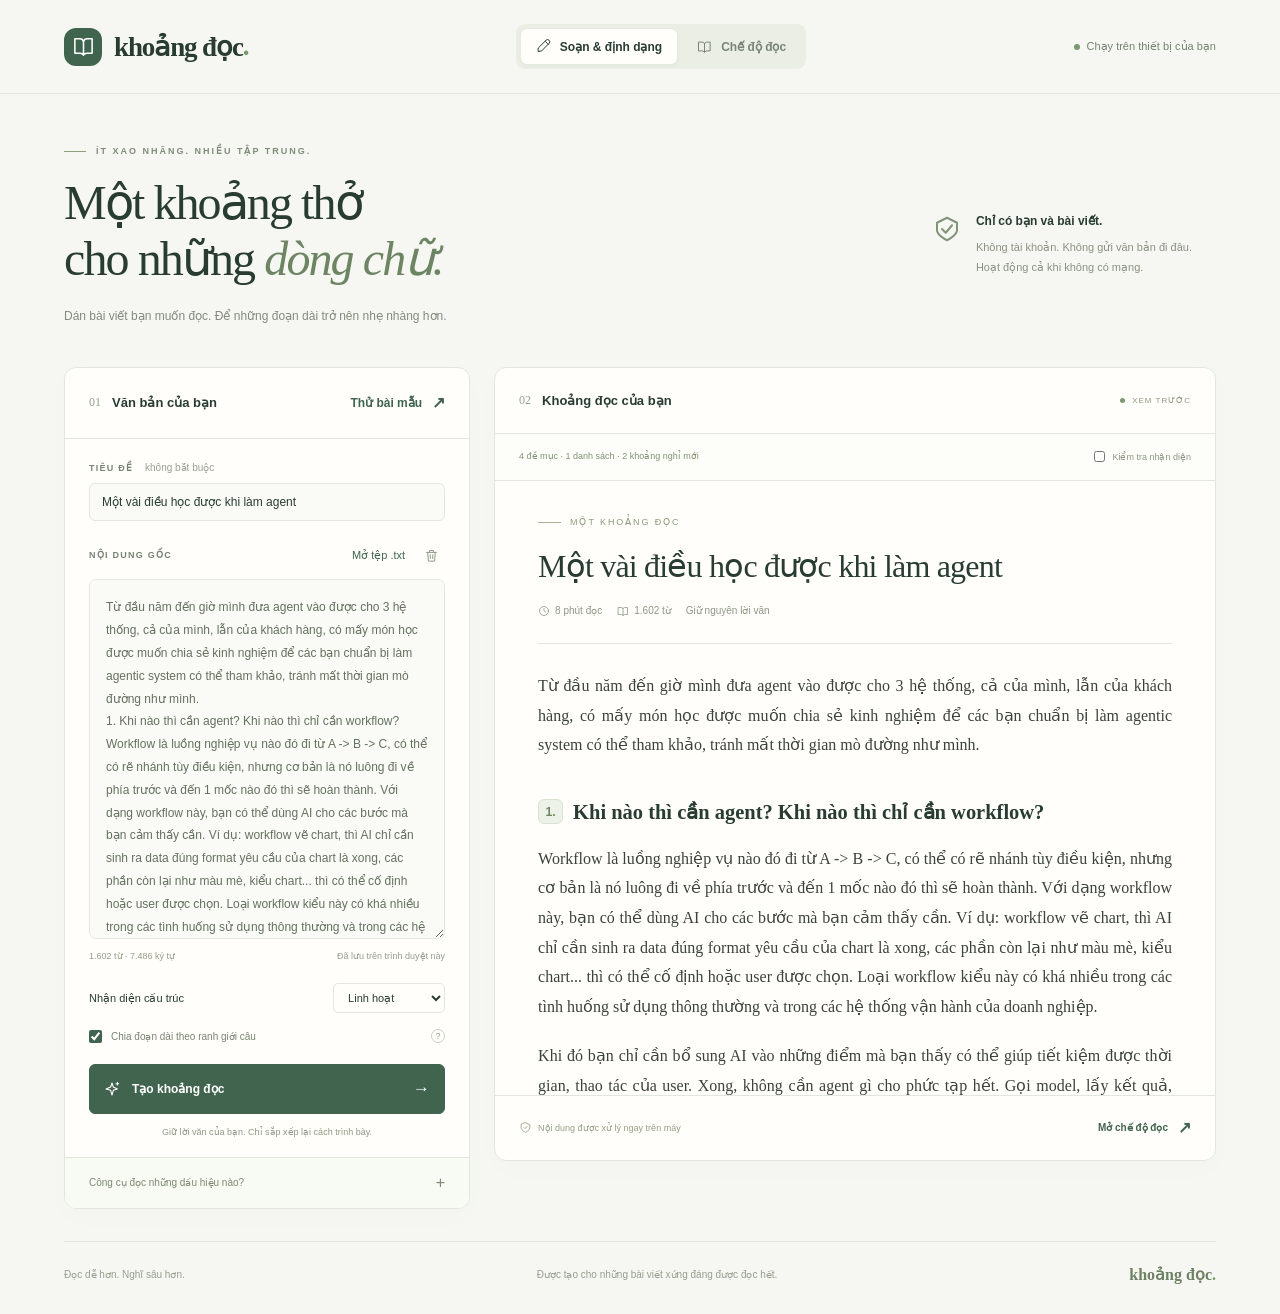
==== index.html @ 6814b6ad "Init" ====
<!doctype html>
<html lang="vi">
<head>
  <meta charset="utf-8">
  <meta name="viewport" content="width=device-width, initial-scale=1">
  <meta name="theme-color" content="#f6f7f2">
  <meta name="description" content="Biến văn bản thô thành một trang dễ đọc. Chạy hoàn toàn trên thiết bị, kể cả khi không có mạng.">
  <title>Khoảng đọc — Cho những dòng chữ một khoảng thở</title>
  <link rel="icon" href="data:image/svg+xml,%3Csvg xmlns='http://www.w3.org/2000/svg' viewBox='0 0 40 40'%3E%3Crect width='40' height='40' rx='12' fill='%233c5f4b'/%3E%3Cpath d='M10 11h7c2 0 3 1 3 2 0-1 1-2 3-2h7v18h-7c-2 0-3 1-3 2 0-1-1-2-3-2h-7zM20 13v18' fill='none' stroke='%23fff' stroke-width='2'/%3E%3C/svg%3E">
  <link rel="stylesheet" href="styles.css">
  <script defer src="fonts.js"></script>
  <script defer src="sample.js"></script>
  <script defer src="formatter.js"></script>
  <script defer src="app.js"></script>
</head>
<body>
  <div class="reading-progress" aria-hidden="true"><span id="progressBar"></span></div>
  <header class="site-header">
    <a class="brand" id="homeLink" href="#" aria-label="Khoảng đọc, trang chủ"><span class="brand-mark"><svg viewBox="0 0 24 24" fill="none" aria-hidden="true"><path d="M3 4h5a4 4 0 0 1 4 3 4 4 0 0 1 4-3h5v15h-5a4 4 0 0 0-4 2 4 4 0 0 0-4-2H3zM12 7v14"/></svg></span>khoảng đọc<span class="brand-dot">.</span></a>
    <nav class="view-tabs" aria-label="Chế độ hiển thị">
      <button id="editTab" class="view-tab active" aria-pressed="true"><svg viewBox="0 0 24 24" aria-hidden="true"><path d="M15 4l5 5M4 20l5-1L21 7a2 2 0 0 0-5-5L4 14z"/></svg><span>Soạn & định dạng</span></button>
      <button id="readTab" class="view-tab" aria-pressed="false"><svg viewBox="0 0 24 24" aria-hidden="true"><path d="M3 5h6l3 2 3-2h6v14h-6l-3 2-3-2H3zM12 7v14"/></svg><span>Chế độ đọc</span></button>
    </nav>
    <span class="offline-badge"><span></span>Chạy trên thiết bị của bạn</span>
  </header>

  <main>
    <section class="intro" id="intro">
      <div><div class="eyebrow"><span class="tiny-line"></span> ÍT XAO NHÃNG. NHIỀU TẬP TRUNG.</div><h1>Một khoảng thở<br>cho những <em>dòng chữ.</em></h1><p>Dán bài viết bạn muốn đọc. Để những đoạn dài trở nên nhẹ nhàng hơn.</p></div>
      <div class="intro-note"><svg viewBox="0 0 24 24" aria-hidden="true"><path d="M12 3l8 4v6c0 4-8 8-8 8s-8-4-8-8V7zM8 12l3 3 5-6"/></svg><div><strong>Chỉ có bạn và bài viết.</strong><span>Không tài khoản. Không gửi văn bản đi đâu.<br>Hoạt động cả khi không có mạng.</span></div></div>
    </section>

    <section id="workspace" class="workspace" aria-label="Soạn và xem trước">
      <div class="source-panel panel">
        <div class="panel-heading"><div><span class="step-number">01</span><h2>Văn bản của bạn</h2></div><button id="sampleButton" class="text-button">Thử bài mẫu <span aria-hidden="true">↗</span></button></div>
        <div class="source-body">
          <label class="field-label" for="articleTitle">TIÊU ĐỀ <span>không bắt buộc</span></label>
          <input id="articleTitle" class="title-input" type="text" maxlength="180" placeholder="Đặt tên cho bài đọc…" autocomplete="off">
          <div class="input-label"><label class="field-label" for="sourceText">NỘI DUNG GỐC</label><div><button class="text-button small" id="importButton">Mở tệp .txt</button><button class="icon-button" id="clearButton" title="Xóa nội dung" aria-label="Xóa nội dung"><svg viewBox="0 0 24 24" aria-hidden="true"><path d="M4 7h16M9 7V4h6v3M6 7l1 14h10l1-14M10 11v6M14 11v6"/></svg></button></div></div>
          <textarea id="sourceText" spellcheck="false" aria-describedby="sourceHint" placeholder="Dán vào đây bài viết, ghi chú hay bất kỳ đoạn văn bản dài nào bạn muốn đọc…"></textarea>
          <div class="source-meta"><span id="sourceCount">0 từ</span><span id="saveStatus">Lưu tự động trên trình duyệt</span></div>
          <div class="format-options"><label for="formatMode">Nhận diện cấu trúc</label><select id="formatMode"><option value="balanced">Linh hoạt</option><option value="conservative">Thận trọng</option></select></div>
          <label class="check-option"><input id="splitParagraphs" type="checkbox" checked><span>Chia đoạn dài theo ranh giới câu</span><span class="help-dot" title="Chỉ thêm khoảng nghỉ giữa các câu; không viết lại nội dung.">?</span></label>
          <button id="formatButton" class="primary-button"><svg viewBox="0 0 24 24" aria-hidden="true"><path d="M12 3l2 6 6 3-6 2-2 7-2-7-7-2 7-3zM20 2v4M18 4h4"/></svg>Tạo khoảng đọc<span aria-hidden="true">→</span></button>
          <p class="source-hint" id="sourceHint">Giữ lời văn của bạn. Chỉ sắp xếp lại cách trình bày.</p>
        </div>
        <details class="how-it-works"><summary>Công cụ đọc những dấu hiệu nào?<span aria-hidden="true">+</span></summary><p>Tiêu đề có số, CHỮ HOA, Markdown; danh sách với −, +, •; trích dẫn, dòng nhấn mạnh và các câu hoàn chỉnh. Công cụ xét thêm độ dài, khoảng trắng và các dòng lân cận để chọn cách trình bày.</p><p>Đây là bộ quy tắc cục bộ, không phải AI hiểu ngữ nghĩa. Bật “Kiểm tra nhận diện” bên cạnh để sửa những chỗ chưa đúng. Chế độ Thận trọng giữ cấu trúc gốc nhiều hơn.</p></details>
      </div>

      <div class="preview-panel panel">
        <div class="panel-heading"><div><span class="step-number">02</span><h2>Khoảng đọc của bạn</h2></div><span class="preview-label"><span></span>XEM TRƯỚC</span></div>
        <div class="preview-toolbar"><div id="formatSummary" class="format-summary"></div><label class="inspect-toggle"><input type="checkbox" id="inspectToggle"><span>Kiểm tra nhận diện</span></label></div>
        <div class="preview-scroll" id="previewScroll"><article id="previewArticle" class="reading-article"></article></div>
        <div class="preview-footer"><span><svg viewBox="0 0 24 24" aria-hidden="true"><path d="M9 12l2 2 4-4M12 3l8 4v6c0 4-8 8-8 8s-8-4-8-8V7z"/></svg>Nội dung được xử lý ngay trên máy</span><button id="startReading" class="text-button">Mở chế độ đọc <span aria-hidden="true">↗</span></button></div>
      </div>
    </section>

    <section id="reader" class="reader" hidden aria-label="Trang đọc">
      <aside class="reader-sidebar"><button id="backToEdit" class="back-button">← Trở lại chỉnh sửa</button><div class="toc-label">TRONG BÀI VIẾT</div><nav id="tableOfContents" class="toc" aria-label="Mục lục bài viết"></nav><div class="sidebar-note">Đọc chậm một chút.<br>Hiểu sâu hơn một chút.</div></aside>
      <div class="reader-content"><div class="reader-tools"><div class="reader-meta" id="readerMeta"></div><div class="reader-actions"><button id="focusButton" class="tool-button" aria-label="Bật chế độ Focus" aria-pressed="false" aria-keyshortcuts="F" title="Focus: chỉ hiển thị bài đọc (phím F)"><svg viewBox="0 0 24 24" aria-hidden="true"><path d="M8 3H3v5m13-5h5v5M3 16v5h5m13-5v5h-5"/></svg><span class="desktop-label">Focus</span></button><button id="settingsButton" class="tool-button" aria-expanded="false" aria-controls="readingSettings" title="Tùy chỉnh hiển thị"><span class="aa-icon">Aa</span><span class="desktop-label">Hiển thị</span></button><button id="downloadButton" class="tool-button" title="Tải trang HTML để đọc ngoại tuyến"><svg viewBox="0 0 24 24" aria-hidden="true"><path d="M12 3v12m-5-5 5 5 5-5M4 16v5h16v-5"/></svg><span class="desktop-label">Lưu HTML</span></button><button id="printButton" class="tool-button" title="In hoặc lưu PDF" aria-label="In hoặc lưu PDF"><svg viewBox="0 0 24 24" aria-hidden="true"><path d="M7 8V3h10v5M7 17H3V8h18v9h-4M7 14h10v7H7zM17 11h1"/></svg></button></div></div>
        <div id="readingSettings" class="reading-settings" hidden>
          <div class="settings-heading"><strong>Thoải mái theo cách của bạn</strong><button id="closeSettings" class="icon-button" aria-label="Đóng tùy chỉnh">×</button></div>
          <div class="setting-row"><label for="fontSize">Cỡ chữ <output id="fontSizeValue">20</output>px</label><input id="fontSize" type="range" min="16" max="28" value="20"></div>
          <div class="setting-row"><label for="lineHeight">Giãn dòng <output id="lineHeightValue">1.85</output></label><input id="lineHeight" type="range" min="1.4" max="2.2" step="0.05" value="1.85"></div>
          <div class="setting-row width-setting"><label for="readingWidth">Rộng bài <output id="readingWidthValue">720</output>px</label><input id="readingWidth" type="range" min="480" max="1040" step="20" value="720" aria-describedby="readingWidthHint"></div>
          <p id="readingWidthHint" class="setting-hint">Chiều rộng tối đa; tự co theo màn hình.</p>
          <div class="setting-row"><label for="fontFamily">Kiểu chữ</label><select id="fontFamily"><option value="serif">Chân chữ · Sách</option><option value="sans">Không chân · Hiện đại</option><option value="beVietnam">Be Vietnam Pro · Thanh thoát</option><option value="manrope">Manrope · Hiện đại</option><option value="mono">Monospace · Đều nét</option></select></div>
          <div class="setting-row theme-setting"><span>Màu trang <output id="themeName">Giấy</output></span><div class="theme-options" aria-label="Màu trang"><button class="theme-swatch paper active" data-theme="paper" aria-label="Màu giấy" title="Giấy" aria-pressed="true"></button><button class="theme-swatch white" data-theme="white" aria-label="Trắng" title="Trắng" aria-pressed="false"></button><button class="theme-swatch night" data-theme="night" aria-label="Ban đêm" title="Ban đêm" aria-pressed="false"></button><button class="theme-swatch sepia" data-theme="sepia" aria-label="Giấy ấm" title="Giấy ấm" aria-pressed="false"></button><button class="theme-swatch mist" data-theme="mist" aria-label="Sương xanh" title="Sương xanh" aria-pressed="false"></button></div></div>
          <button id="resetSettings" class="text-button small">Khôi phục mặc định</button>
        </div>
        <article id="readerArticle" class="reading-article" tabindex="-1"></article><div class="reading-end" id="readingEnd"><span>✳</span><p>Một bài viết. Một khoảng lặng.</p><button id="nextArticle" class="text-button">Đọc một bài khác →</button></div>
      </div>
    </section>
    <footer id="siteFooter" class="site-footer"><span>Đọc dễ hơn. Nghĩ sâu hơn.</span><span>Được tạo cho những bài viết xứng đáng được đọc hết.</span><span>khoảng đọc<span class="brand-dot">.</span></span></footer>
  </main>
  <button id="exitFocusButton" class="focus-exit" hidden title="Thoát chế độ Focus (Esc)" aria-keyshortcuts="Escape"><svg viewBox="0 0 24 24" aria-hidden="true"><path d="M3 8h5V3m8 0v5h5M8 21v-5H3m18 0h-5v5"/></svg><span>Thoát Focus</span><kbd>Esc</kbd></button>
  <input type="file" id="fileInput" accept=".txt,.md,text/plain,text/markdown" hidden>
  <div class="toast" id="toast" role="status" aria-live="polite"></div>
  <noscript><p class="noscript">Hãy bật JavaScript để công cụ có thể định dạng văn bản ngay trên thiết bị của bạn.</p></noscript>
</body>
</html>
---- styles.css ----
@charset "UTF-8";
:root{--bg:#f6f7f2;--surface:#fffefb;--ink:#293c32;--muted:#7a847a;--accent:#41644f;--accent-soft:#eaf0e7;--border:#e2e7dd;--article-ink:#3b423b;--article-size:20px;--reading-width:720px;--article-leading:1.85;--article-font:Cambria,Georgia,'Times New Roman',serif;--shadow:0 8px 28px #283c3104;color-scheme:light}
*{box-sizing:border-box}html{scroll-behavior:smooth;scroll-padding-top:100px}body{margin:0;background:var(--bg);color:var(--ink);font-family:Inter,'Segoe UI',Arial,sans-serif;font-size:14px;-webkit-font-smoothing:antialiased}button,input,textarea,select{font:inherit}button,a,input,textarea,select{-webkit-tap-highlight-color:transparent}button{cursor:pointer}button,select{touch-action:manipulation}button{color:inherit}button:disabled{opacity:.45;cursor:not-allowed}a{color:inherit}button:focus-visible,a:focus-visible,summary:focus-visible{outline:3px solid #8ca78d;outline-offset:4px}input:focus-visible,textarea:focus-visible,select:focus-visible{outline:2px solid #8ca78d;outline-offset:2px}button{border:0;background:none}svg{width:20px;height:20px;fill:none;stroke:currentColor;stroke-width:1.6;stroke-linecap:round;stroke-linejoin:round;flex-shrink:0}[hidden]{display:none!important}::selection{background:#dbe8cc;color:#263e2e}
.site-header{height:94px;max-width:1440px;margin:auto;padding:0 64px;display:flex;align-items:center;justify-content:space-between;border-bottom:1px solid var(--border);gap:24px}.brand{text-decoration:none;font-family:Cambria,Georgia,'Times New Roman',serif;font-size:27px;font-weight:bold;letter-spacing:-1.1px;display:flex;align-items:center;white-space:nowrap}.brand-mark{display:grid;place-items:center;background:var(--accent);color:#fff;width:38px;height:38px;border-radius:12px;margin-right:12px}.brand-mark svg{width:23px;height:23px}.brand-dot{color:#76966b}.view-tabs{display:flex;gap:5px;background:#eaeee5;padding:5px;border-radius:9px}.view-tab{display:flex;align-items:center;justify-content:center;gap:9px;padding:10px 15px;font-size:12px;font-weight:600;border-radius:6px;white-space:nowrap;color:#7a8479}.view-tab svg{width:15px;height:15px}.view-tab.active{background:var(--surface);color:var(--ink);box-shadow:0 1px 4px #34462d0c}.offline-badge{font-size:11px;color:#748270;white-space:nowrap;display:flex;gap:7px;align-items:center}.offline-badge>span,.preview-label>span{width:6px;height:6px;border-radius:50%;background:#7c9870}
main{max-width:1440px;margin:auto;padding:0 64px}.intro{padding:52px 0 39px;display:flex;align-items:center;justify-content:space-between;gap:40px}.eyebrow{font-size:9px;font-weight:700;letter-spacing:2px;display:flex;align-items:center;gap:10px;color:#7f8c78;margin-bottom:19px}.tiny-line{width:22px;height:1px;background:#8da17e}.intro h1{font-family:Cambria,Georgia,'Times New Roman',serif;font-size:48px;line-height:1.17;letter-spacing:-1.9px;font-weight:400;margin:0 0 19px}.intro h1 em{font-weight:400;color:#6d8562}.intro>div>p{font-size:12px;line-height:1.8;margin:0;color:#838a7d}.intro-note{display:flex;align-items:flex-start;gap:14px;margin:18px 24px 0 0}.intro-note>svg{width:30px;height:30px;color:#829477}.intro-note strong{display:block;font-size:12px;font-weight:600;margin-bottom:9px}.intro-note span{display:block;font-size:11px;line-height:1.9;color:#8a9184}
.workspace{display:grid;grid-template-columns:minmax(300px,.72fr) minmax(0,1.28fr);gap:24px;align-items:start}.panel{border:1px solid var(--border);border-radius:12px;background:var(--surface);overflow:hidden;box-shadow:var(--shadow)}.panel-heading{display:flex;align-items:center;justify-content:space-between;gap:10px;min-height:66px;padding:17px 24px;border-bottom:1px solid var(--border)}.panel-heading>div{display:flex;align-items:center;gap:11px}.step-number{font-family:Cambria,Georgia,serif;font-size:12px;color:#93a18a}.panel-heading h2{font-size:13px;font-weight:600;margin:0}.text-button{color:var(--accent);font-size:12px;font-weight:600;padding:6px 0;line-height:1.5;display:inline-flex;gap:10px;align-items:center}.text-button:hover{color:#83a070}.text-button span{font-size:16px}.text-button.small{font-size:11px;font-weight:400}.source-body{padding:23px 24px 16px}.field-label{font-size:9px;font-weight:700;letter-spacing:1.25px;display:block;color:#778372}.field-label>span{font-size:10px;font-weight:400;letter-spacing:0;color:#9a9f94;text-transform:none;margin-left:8px}.title-input{margin:10px 0 20px;border:1px solid var(--border);background:#fafbf7;border-radius:6px;padding:11px 12px;width:100%;font-size:12px;color:var(--ink)}.title-input::placeholder{color:#9a9f94}.input-label{display:flex;align-items:center;justify-content:space-between;margin-bottom:10px}.input-label>div{display:flex;align-items:center;gap:12px}.icon-button{display:grid;place-items:center;width:28px;height:28px;padding:4px;color:#91998a;border-radius:5px}.icon-button:hover{background:var(--accent-soft)}.icon-button svg{width:15px;height:15px}textarea{resize:vertical;width:100%;height:360px;min-height:180px;max-height:800px;border:1px solid var(--border);background:#fafbf7;border-radius:7px;color:#65705f;padding:16px;font-size:12px;line-height:1.9;scrollbar-width:thin;scrollbar-color:#d4ddcc transparent}textarea::placeholder{color:#9ba493}.source-meta{display:flex;align-items:center;justify-content:space-between;gap:8px;font-size:9px;color:#969d8d;margin:9px 0 22px}.format-options{display:flex;align-items:center;justify-content:space-between;gap:12px;font-size:11px;margin-bottom:16px}.format-options select,.setting-row select{border:1px solid var(--border);border-radius:5px;background:var(--surface);color:var(--ink);padding:7px 25px 7px 10px;font-size:11px}.check-option{display:flex;align-items:center;gap:9px;font-size:10px;color:#7a8472;margin-bottom:21px}.check-option input,.inspect-toggle input{accent-color:var(--accent);width:13px;height:13px;margin:0;flex-shrink:0}.help-dot{display:grid;place-items:center;margin-left:auto;width:14px;height:14px;border:1px solid #c9d1c2;border-radius:50%;color:#92a087;font-size:9px}.primary-button{display:flex;align-items:center;justify-content:center;gap:12px;width:100%;padding:14px;background:var(--accent);border:1px solid var(--accent);border-radius:6px;color:#fff;font-size:12px;font-weight:600;transition:background .15s}.primary-button>svg{width:16px;height:16px}.primary-button>span{margin-left:auto;font-size:17px}.primary-button:hover{background:#314f3d}.source-hint{margin:11px 0 0;text-align:center;font-size:9px;line-height:1.7;color:#8e9884}.how-it-works{background:#f8faf4;border-top:1px solid var(--border);padding:0 24px;color:#7c8873}.how-it-works summary{list-style:none;font-size:10px;padding:16px 0;display:flex;align-items:center;justify-content:space-between;cursor:pointer}.how-it-works summary::-webkit-details-marker{display:none}.how-it-works summary>span{font-size:16px;font-weight:300}.how-it-works[open] summary>span{transform:rotate(45deg)}.how-it-works p{font-size:11px;line-height:1.8;margin:0 0 15px}
.preview-label{display:flex;align-items:center;gap:7px;font-size:8px;letter-spacing:1px;color:#8d9983}.preview-label>span{width:5px;height:5px}.preview-toolbar{padding:12px 24px;display:flex;justify-content:space-between;gap:8px;align-items:center;border-bottom:1px solid var(--border);min-height:47px;background:#fdfef9}.format-summary{font-size:9px;line-height:1.7;color:#829175;display:flex;align-items:center;gap:5px}.inspect-toggle{display:flex;align-items:center;gap:7px;font-size:9px;color:#8d9684;cursor:pointer;white-space:nowrap}.inspect-toggle input{width:11px;height:11px}.preview-scroll{height:614px;overflow:auto;overscroll-behavior:contain;scrollbar-width:thin;scrollbar-color:#dce3d5 transparent}.reading-article{color:var(--article-ink);font-family:var(--article-font);font-size:var(--article-size);line-height:var(--article-leading);overflow-wrap:anywhere}.preview-scroll .reading-article{--article-size:16px;--article-leading:1.85;padding:33px 43px 50px}.article-kicker{font-family:'Segoe UI',Arial,sans-serif;font-size:9px;letter-spacing:1.9px;color:#8a9a7b;display:flex;align-items:center;gap:9px;margin:0 0 15px}.article-kicker::before{content:'';height:1px;width:23px;background:#a5b198}.reading-article h1{font-family:Cambria,Georgia,'Times New Roman',serif;color:var(--ink);font-weight:400;font-size:2em;line-height:1.25;letter-spacing:-.8px;margin:0 0 16px}.article-metadata{font-family:'Segoe UI',Arial,sans-serif;font-size:10px;color:#8e9786;display:flex;flex-wrap:wrap;gap:15px;margin-bottom:27px;padding-bottom:23px;border-bottom:1px solid var(--border)}.article-metadata>span{display:flex;gap:5px;align-items:center}.article-metadata svg{width:12px;height:12px}.reading-article p{margin:0 0 1.25em}.reading-article h2,.reading-article h3,.reading-article h4{font-family:var(--article-font);color:var(--ink);font-weight:600;line-height:1.5;margin:1.8em 0 .8em;scroll-margin-top:100px}.reading-article h2{font-size:1.28em}.reading-article h3{font-size:1.13em}.reading-article h4{font-size:1.04em}.heading-number{font-family:'Segoe UI',Arial,sans-serif;font-size:.6em;display:inline-grid;place-items:center;min-width:25px;height:25px;border-radius:6px;border:1px solid #dae3d3;background:#edf2e8;color:#6f875f;margin-right:10px;vertical-align:3px;padding:0 5px}.reading-article ul,.reading-article ol{padding-left:1.5em;margin:0 0 1.25em}.reading-article li{padding-left:.25em;margin-bottom:.6em}.reading-article li::marker{color:#7e936c}.reading-article blockquote{border-left:3px solid #8ba17d;padding:.15em 0 .15em 1.2em;margin:1.5em 0;color:#65735c;font-style:italic;white-space:pre-line}.reading-article .callout{border:1px solid #e1e8d8;background:#f1f5eb;border-radius:7px;padding:16px 19px;font-size:.95em;margin:1.5em 0;color:#4e6543}.reading-article .verse{white-space:pre-line}.reading-article pre{font-size:.74em;line-height:1.7;background:#edf0e9;padding:18px;border-radius:7px;white-space:pre;overflow:auto;max-width:100%}.reading-article code{font-family:Consolas,monospace;font-size:.85em;background:#eaf0e5;padding:2px 4px;border-radius:3px}.reading-article pre code{background:none;padding:0;font-size:inherit}.reading-article a{color:#557c50;text-underline-offset:3px}.reading-article hr{border:0;border-top:1px solid var(--border);margin:2em 0}.reading-article .task-item,.reading-article .symbol-item{list-style:none}.task-box,.list-symbol{font-family:Arial,sans-serif;color:var(--accent);margin-left:-1.5em;display:inline-block;width:1.5em}.preview-footer{display:flex;align-items:center;justify-content:space-between;border-top:1px solid var(--border);padding:14px 24px;gap:10px}.preview-footer>span{font-size:9px;display:flex;align-items:center;gap:6px;color:#94a087}.preview-footer svg{width:13px;height:13px}.preview-footer>.text-button{font-size:10px}.site-footer{display:flex;align-items:center;justify-content:space-between;gap:20px;margin-top:32px;padding:23px 0 30px;border-top:1px solid var(--border);color:#969e8e;font-size:10px}.site-footer>span:last-child{font-family:Cambria,Georgia,serif;font-size:16px;font-weight:bold;color:#6e8163}
.empty-state{text-align:center;padding:90px 15px;color:#87937d;font-family:'Segoe UI',Arial,sans-serif}.empty-state svg{width:40px;height:40px;stroke-width:1;margin-bottom:15px}.empty-state h3{font-family:Cambria,Georgia,serif;font-size:25px;font-weight:400;color:var(--ink);margin:10px 0}.empty-state p{font-size:12px;line-height:1.9}.inspection{font-family:'Segoe UI',Arial,sans-serif;font-size:10px;line-height:1.6;display:flex;flex-wrap:wrap;align-items:center;gap:7px;border-top:1px dashed #d6dfcc;padding:7px 0 5px;margin-top:15px;color:#8a977f}.inspection select{max-width:150px;font-size:10px;padding:5px;border:1px solid var(--border);border-radius:4px;background:var(--surface);color:var(--accent)}.inspection>span{flex:1;min-width:100px}.inspection button{font-size:10px;text-decoration:underline}.inspected-block{position:relative}.inspected-block p,.inspected-block h2,.inspected-block h3{margin-top:.7em}
.reading-progress{position:fixed;top:0;left:0;width:100%;height:3px;z-index:30;pointer-events:none;display:none}.reading-progress>span{display:block;height:100%;width:0;background:#83a16e}.is-reading .reading-progress{display:block}.is-reading .site-header{position:sticky;top:0;z-index:10;background:var(--bg);height:78px}.reader{display:grid;grid-template-columns:220px minmax(0,calc(var(--reading-width) + 20px));gap:64px;justify-content:center;padding-top:35px}.reader-sidebar{position:sticky;top:111px;align-self:start;max-height:calc(100vh - 140px);overflow:auto;scrollbar-width:thin}.back-button{font-size:11px;color:#7f8d76;padding:8px 0;margin-bottom:32px}.toc-label{font-size:9px;font-weight:600;letter-spacing:1.6px;color:#939f89;margin-bottom:17px}.toc{display:flex;flex-direction:column;gap:4px}.toc a{font-size:11px;line-height:1.8;text-decoration:none;color:#8a9580;padding:9px 12px;border-left:2px solid transparent}.toc a:hover,.toc a.active{background:var(--accent-soft);border-left-color:#7f9a6e;border-radius:0 5px 5px 0;color:var(--accent)}.toc .toc-sub{padding-left:25px;font-size:10px}.toc-empty{font-size:11px;line-height:1.8;color:var(--muted)}.sidebar-note{font-family:Cambria,Georgia,serif;font-style:italic;font-size:15px;color:#a0aa95;line-height:1.7;margin:45px 12px 0;border-top:1px solid var(--border);padding-top:25px}.reader-content{min-width:0;position:relative}.reader-tools{display:flex;align-items:center;justify-content:space-between;gap:12px;padding-bottom:20px;margin-bottom:35px;border-bottom:1px solid var(--border)}.reader-meta{font-size:10px;line-height:1.8;color:#849278}.reader-actions{display:flex;gap:5px}.tool-button{display:flex;gap:7px;align-items:center;justify-content:center;font-size:11px;padding:9px 11px;border:1px solid var(--border);border-radius:6px;background:var(--surface);white-space:nowrap}.tool-button:hover{background:var(--accent-soft)}.tool-button svg{width:15px;height:15px}.aa-icon{font-family:Cambria,Georgia,serif;font-size:18px;line-height:16px}.reader-content>.reading-article{max-width:var(--reading-width);margin:auto}.reader-content .reading-article h1{font-size:2.25em}.reader-content .article-metadata{margin-bottom:37px}.reading-end{text-align:center;padding:60px 0 80px;color:#9caa90}.reading-end>span{font-size:27px}.reading-end p{font-family:Cambria,Georgia,serif;font-style:italic;font-size:16px}.reading-end .text-button{font-size:11px}.reading-settings{position:absolute;right:0;top:52px;z-index:15;width:330px;padding:18px 22px;background:var(--surface);border:1px solid var(--border);border-radius:9px;box-shadow:0 12px 40px #263d3020;font-size:12px}.settings-heading{display:flex;justify-content:space-between;align-items:center;margin-bottom:15px}.settings-heading strong{font-size:12px;font-weight:600}.settings-heading .icon-button{font-size:22px}.setting-row{display:flex;align-items:center;justify-content:space-between;gap:10px;margin-bottom:20px;font-size:11px}.setting-row input[type=range]{width:128px;accent-color:var(--accent)}.theme-options{display:flex;gap:10px}.theme-swatch{height:25px;width:25px;border-radius:50%;border:1px solid #c9cebf}.theme-swatch.paper{background:#f6f7f2}.theme-swatch.white{background:#fff}.theme-swatch.night{background:#252e29}.theme-swatch.active{outline:2px solid #789268;outline-offset:3px}
.toast{position:fixed;bottom:26px;left:50%;transform:translate(-50%,20px);opacity:0;pointer-events:none;background:#314f3d;color:#fff;padding:12px 20px;border-radius:8px;box-shadow:0 6px 22px #203b3520;z-index:100;font-size:12px;line-height:1.7;text-align:center;max-width:calc(100vw - 32px);width:max-content;transition:opacity .2s,transform .2s}.toast.visible{opacity:1;transform:translate(-50%,0)}.noscript{text-align:center;padding:30px}
body[data-theme=white]{--bg:#fff;--surface:#fff;--border:#e9e9e5}body[data-theme=night]{--bg:#202923;--surface:#27322a;--ink:#dce4d5;--muted:#a7b09e;--article-ink:#c7d0c0;--border:#3b483b;--accent:#a8c597;--accent-soft:#354331;color-scheme:dark}body[data-theme=night] .view-tabs{background:#2d382d}body[data-theme=night] .reading-article .callout,body[data-theme=night] .reading-article code,body[data-theme=night] .reading-article pre,body[data-theme=night] .heading-number{background:#2d3a2b;border-color:#44533d;color:#c1d4b2}body[data-theme=night] .reading-article blockquote{color:#a9ba9b}body[data-theme=night] .reading-article a{color:#b3cf9e}body[data-theme=night] .primary-button{background:#7f9a6e;color:#14220f}body[data-theme=night] textarea,body[data-theme=night] .title-input,body[data-theme=night] .how-it-works,body[data-theme=night] .preview-toolbar{background:#232e25;color:#c1cbb9}body[data-theme=night] .preview-scroll .reading-article{--article-ink:#c7d0c0}
@media(min-width:1500px){.intro{padding-top:65px;padding-bottom:48px}.intro h1{font-size:54px}.preview-scroll{height:650px}textarea{height:396px}}
@media(max-width:1150px){.site-header{padding:0 32px}main{padding:0 32px}.offline-badge{font-size:0;gap:0}.offline-badge>span{height:8px;width:8px}.workspace{grid-template-columns:minmax(290px,.85fr) minmax(0,1.15fr);gap:18px}.preview-scroll .reading-article{padding:30px}.intro-note{margin-right:0}.intro h1{font-size:44px}.preview-toolbar{padding:12px 18px;flex-wrap:wrap}.reader{gap:35px;grid-template-columns:180px minmax(0,calc(var(--reading-width) + 20px))}.panel-heading{padding-left:20px;padding-right:20px}.source-body{padding-left:20px;padding-right:20px}.preview-footer{flex-wrap:wrap}.preview-footer>.text-button{margin-left:auto}}
@media(max-width:820px){.site-header{height:80px;padding:0 24px;gap:15px}.brand{font-size:23px}.brand-mark{width:33px;height:33px;margin-right:9px;border-radius:10px}.view-tab{padding:10px;font-size:11px}.offline-badge{display:none}main{padding:0 24px}.intro{padding:35px 0 30px;gap:20px}.intro h1{font-size:40px}.intro-note{max-width:200px}.intro-note>svg{width:23px;height:23px}.intro-note span{font-size:10px}.intro-note strong{font-size:11px}.workspace{grid-template-columns:1fr}.source-body{display:grid;grid-template-columns:1fr;gap:0}textarea{height:230px}.preview-scroll{height:650px}.preview-scroll .reading-article{padding:35px 45px;--article-size:18px}.site-footer>span:nth-child(2){display:none}.reader{display:block;max-width:calc(var(--reading-width) + 20px);margin:auto;padding-top:20px}.reader-sidebar{position:static;max-height:none;margin-bottom:25px}.back-button{margin-bottom:12px}.toc-label{margin:8px 0}.toc{display:flex;flex-direction:row;gap:5px;overflow:auto;padding:3px 0 8px}.toc a{flex-shrink:0;border:1px solid var(--border);border-radius:5px;max-width:230px;white-space:nowrap;text-overflow:ellipsis;overflow:hidden;padding:6px 10px}.toc a.active{border:1px solid #9ab087;border-radius:5px}.toc .toc-sub{padding-left:10px}.sidebar-note{display:none}.reader-tools{margin-bottom:27px}.reader-content .reading-article h1{font-size:2em}}
@media(max-width:520px){.site-header{height:auto;min-height:77px;padding:17px 18px;flex-wrap:wrap;gap:17px}.brand{font-size:24px}.brand-mark{width:32px;height:32px}.view-tabs{margin-left:auto;padding:4px;gap:3px}.view-tab{padding:8px 9px;gap:6px;font-size:10px}.view-tab svg{display:none}.brand{font-size:21px}.brand-mark{margin-right:7px}.is-reading .site-header{height:auto;min-height:70px}.intro{padding:31px 0 25px;display:block}.eyebrow{font-size:8px;letter-spacing:1.5px;margin-bottom:15px}.intro h1{font-size:39px;line-height:1.17;margin-bottom:15px;letter-spacing:-1.4px}.intro>div>p{font-size:11px;max-width:280px}.intro-note{display:none}main{padding:0 16px}.workspace{gap:20px}.panel{border-radius:10px}.panel-heading{padding:16px 18px;min-height:60px}.panel-heading h2{font-size:12px}.panel-heading .text-button{font-size:11px}.source-body{padding:20px 18px 17px}.title-input{font-size:12px}.field-label{font-size:9px}textarea{font-size:13px;padding:13px;height:260px}.source-meta{font-size:9px}.format-options{font-size:12px}.check-option{font-size:11px}.primary-button{padding:15px;font-size:13px}.source-hint{font-size:9px}.how-it-works{padding:0 18px}.how-it-works summary{font-size:11px}.preview-toolbar{padding:11px 18px;gap:8px}.format-summary{font-size:9px}.inspect-toggle{font-size:9px}.preview-scroll{height:620px}.preview-scroll .reading-article{padding:27px 23px 40px;--article-size:17px}.reading-article h1{font-size:1.8em;letter-spacing:-.4px}.reading-article h2{font-size:1.22em}.heading-number{vertical-align:2px;min-width:23px;height:23px;margin-right:7px}.preview-footer{padding:12px 18px}.preview-footer>span{font-size:8px}.site-footer{font-size:9px;gap:8px;margin-top:25px}.site-footer>span:last-child{font-size:14px}.reader{padding:12px 6px 0}.reader-tools{gap:5px}.reader-meta{font-size:9px}.reader-actions{gap:5px}.tool-button{padding:9px 10px}.desktop-label{display:none}.reading-settings{max-width:calc(100vw - 44px);top:53px}.reader-content .reading-article h1{font-size:1.9em}.reader-content>.reading-article{--article-size:var(--reader-size,20px)}.reader-content .article-metadata{gap:12px;font-size:10px}.reading-end{padding-bottom:45px}.reading-article blockquote{padding-left:1em}.reading-article .callout{padding:14px}.toast{font-size:11px}}
.reading-article h1{font-family:var(--article-font)}
.reading-article :is(p:not(.verse):not(.preserve-lines),.callout){text-align:justify;text-align-last:start;text-justify:inter-word}
.reading-article .empty-state p{text-align:center}
.reading-article :is(.verse,.preserve-lines,blockquote,pre,li,h1,h2,h3,h4){text-align:start}
.preview-scroll .reading-article{max-width:calc(var(--reading-width) + 86px);margin-inline:auto}
.width-setting{margin-bottom:7px}.setting-hint{margin:0 0 20px;font-size:9px;line-height:1.6;color:var(--muted)}
.reader-meta{min-width:0}
.reading-settings{position:fixed;right:auto;overflow-y:auto;overscroll-behavior:contain}
.setting-row select{min-width:0;max-width:calc(100% - 62px)}
.theme-setting{flex-direction:column;align-items:stretch;gap:13px}
.theme-setting>span{display:flex;justify-content:space-between;align-items:center}
.theme-setting output{color:var(--muted);font-size:10px}
.theme-options{gap:6px;justify-content:space-between}
.theme-swatch{width:40px;height:40px;border:7px solid var(--surface);box-shadow:0 0 0 1px var(--border)}
.theme-swatch.active{outline-color:var(--accent)}
.theme-swatch.sepia{background:#f4e9d8}.theme-swatch.mist{background:#edf3f7}
body[data-theme=sepia]{--bg:#f4e9d8;--surface:#fcf5e9;--ink:#4a3828;--muted:#78644f;--article-ink:#4e3c2c;--border:#dfcfb7;--accent:#8a603a;--accent-soft:#eddec6}
body[data-theme=mist]{--bg:#edf3f7;--surface:#f8fbfd;--ink:#2e4356;--muted:#62778a;--article-ink:#354b5d;--border:#d3e0e9;--accent:#466e8c;--accent-soft:#e0eaf2}
:is(body[data-theme=sepia],body[data-theme=mist]) :is(.view-tabs,.reading-article .callout,.reading-article code,.reading-article pre,.heading-number){background:var(--accent-soft)}
:is(body[data-theme=sepia],body[data-theme=mist]) :is(.reading-article .callout,.heading-number){border-color:var(--border);color:var(--ink)}
:is(body[data-theme=sepia],body[data-theme=mist]) :is(textarea,.title-input,.how-it-works,.preview-toolbar){background:var(--bg);color:var(--article-ink)}
:is(body[data-theme=sepia],body[data-theme=mist]) :is(.article-kicker,.article-metadata,.reading-article blockquote,.reader-meta,.toc-label,.toc a,.sidebar-note,.back-button,.format-summary,.inspect-toggle,.source-hint){color:var(--muted)}
:is(body[data-theme=sepia],body[data-theme=mist]) :is(.reading-article a,.brand-dot,.reading-article li::marker){color:var(--accent)}
:is(body[data-theme=sepia],body[data-theme=mist]) .reading-article blockquote{border-color:var(--accent)}
:is(body[data-theme=sepia],body[data-theme=mist]) .toc a.active{border-color:var(--accent);color:var(--accent)}
.focus-exit{position:fixed;right:max(22px,env(safe-area-inset-right));bottom:max(22px,env(safe-area-inset-bottom));z-index:20;display:flex;align-items:center;gap:9px;min-height:44px;padding:10px 14px;border:1px solid var(--border);border-radius:24px;background:var(--surface);color:var(--muted);font-size:11px;opacity:.6;box-shadow:0 2px 15px #253c2908;transition:opacity .15s}
.focus-exit:hover,.focus-exit:focus-visible{opacity:1;color:var(--ink)}
.focus-exit svg{width:15px;height:15px}.focus-exit kbd{font:10px 'Segoe UI',Arial,sans-serif;padding:2px 5px;border:1px solid var(--border);border-radius:4px}
.is-focused :is(.site-header,.reader-sidebar,.reader-tools,.reading-settings,.reading-end,.reading-progress,.reader-content .article-kicker,.reader-content .article-metadata,.toast){display:none!important}
.is-focused .reader{display:block;max-width:calc(var(--reading-width) + 20px);margin:0 auto;padding:64px 0 100px}
.is-focused .reader-content>.reading-article:focus{outline:none}
@media(max-width:520px){.is-focused .reader{padding:38px 6px 90px}.focus-exit{right:max(16px,env(safe-area-inset-right));bottom:max(16px,env(safe-area-inset-bottom));opacity:.8}.focus-exit kbd{display:none}}
@media(prefers-reduced-motion:reduce){html{scroll-behavior:auto}*,*::before,*::after{transition:none!important;animation:none!important}}
@media print{body{background:#fff!important;color:#222!important}.site-header,.intro,.workspace,.site-footer,.reader-sidebar,.reader-tools,.reading-settings,.reading-progress,.reading-end,.toast,.focus-exit{display:none!important}main{padding:0;max-width:none}.reader{display:block!important;padding:0!important}.reader-content>.reading-article{--article-size:12pt;--article-leading:1.65;--article-ink:#222;--ink:#222;max-width:none}.reading-article h2,.reading-article h3{break-after:avoid}.reading-article blockquote,.reading-article li,.reading-article pre{break-inside:avoid}.reading-article a{color:#333}.reading-article .callout{background:#f5f5f5;border-color:#ddd;color:#333}@page{margin:20mm}}
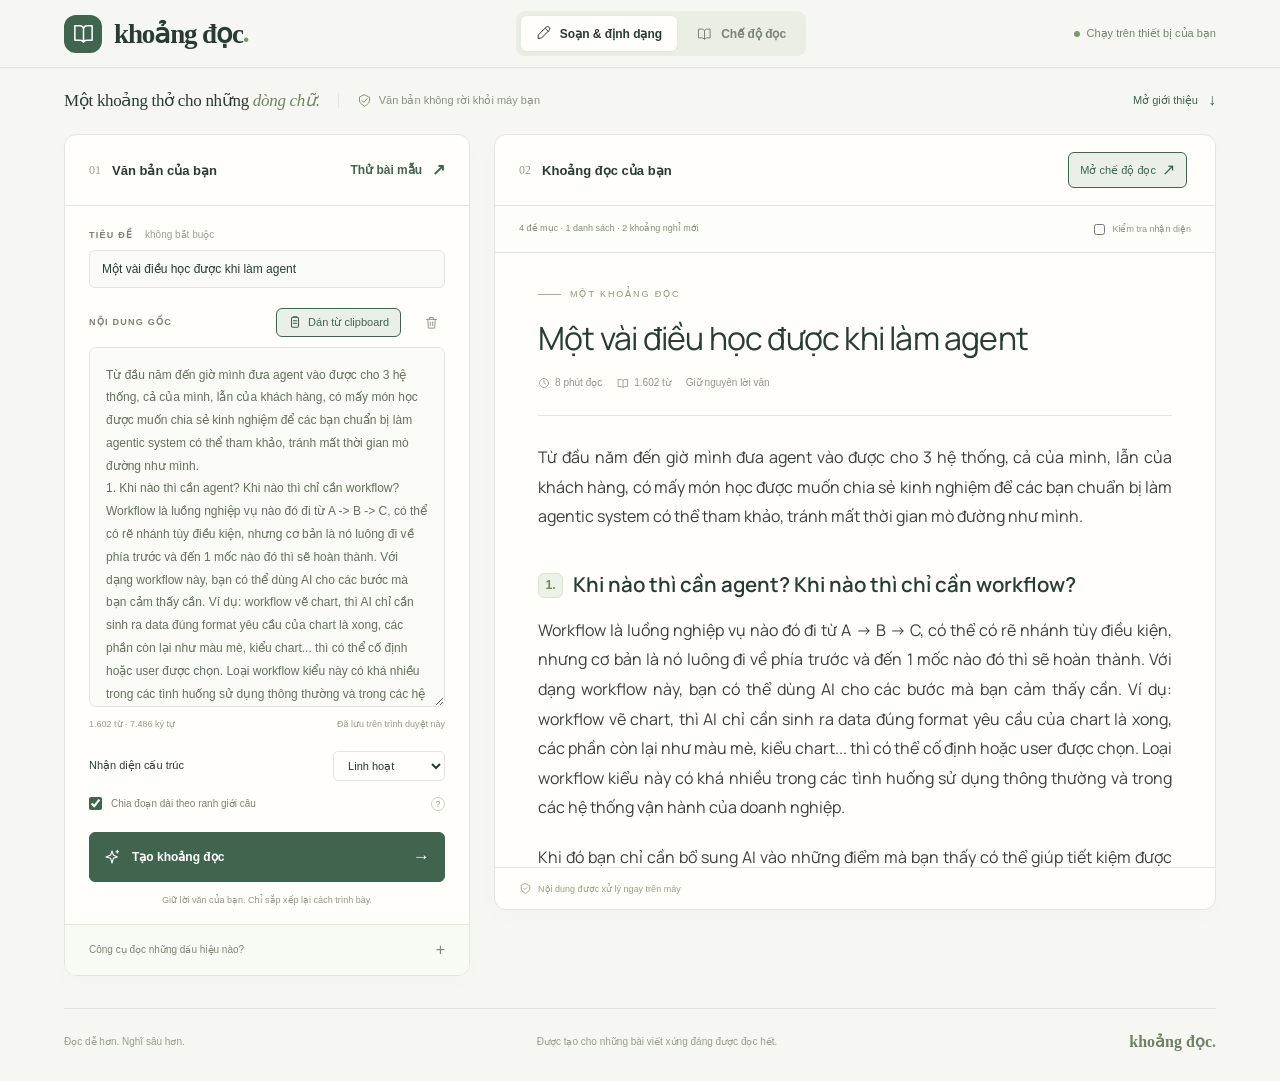
==== commit 9c57fa22: "Replace file import with clipboard paste, move reading button to preview header - Swap "Mở tệp .txt"" ====
--- a/index.html
+++ b/index.html
@@ -7,6 +7,7 @@
   <meta name="description" content="Biến văn bản thô thành một trang dễ đọc. Chạy hoàn toàn trên thiết bị, kể cả khi không có mạng.">
   <title>Khoảng đọc — Cho những dòng chữ một khoảng thở</title>
   <link rel="icon" href="data:image/svg+xml,%3Csvg xmlns='http://www.w3.org/2000/svg' viewBox='0 0 40 40'%3E%3Crect width='40' height='40' rx='12' fill='%233c5f4b'/%3E%3Cpath d='M10 11h7c2 0 3 1 3 2 0-1 1-2 3-2h7v18h-7c-2 0-3 1-3 2 0-1-1-2-3-2h-7zM20 13v18' fill='none' stroke='%23fff' stroke-width='2'/%3E%3C/svg%3E">
+  <script>try{if(localStorage.getItem('khoang-doc-intro')==='collapsed')document.documentElement.classList.add('intro-collapsed','no-anim')}catch(e){}</script>
   <link rel="stylesheet" href="styles.css">
   <script defer src="fonts.js"></script>
   <script defer src="sample.js"></script>
@@ -25,9 +26,21 @@
   </header>
 
   <main>
-    <section class="intro" id="intro">
-      <div><div class="eyebrow"><span class="tiny-line"></span> ÍT XAO NHÃNG. NHIỀU TẬP TRUNG.</div><h1>Một khoảng thở<br>cho những <em>dòng chữ.</em></h1><p>Dán bài viết bạn muốn đọc. Để những đoạn dài trở nên nhẹ nhàng hơn.</p></div>
-      <div class="intro-note"><svg viewBox="0 0 24 24" aria-hidden="true"><path d="M12 3l8 4v6c0 4-8 8-8 8s-8-4-8-8V7zM8 12l3 3 5-6"/></svg><div><strong>Chỉ có bạn và bài viết.</strong><span>Không tài khoản. Không gửi văn bản đi đâu.<br>Hoạt động cả khi không có mạng.</span></div></div>
+    <section class="intro" id="intro" aria-label="Giới thiệu">
+      <div class="intro-pane full" id="introFull">
+        <div class="intro-clip"><div class="intro-inner">
+          <div><div class="eyebrow"><span class="tiny-line"></span> BỚT ỒN ÀO. ĐỌC TẬP TRUNG.</div><h1>Một khoảng thở<br>cho những <em>dòng chữ.</em></h1><p>Dán bài bạn muốn đọc vào đây. Những đoạn văn dài sẽ thoáng và dễ đọc hơn.</p></div>
+          <div class="intro-note"><svg viewBox="0 0 24 24" aria-hidden="true"><path d="M12 3l8 4v6c0 4-8 8-8 8s-8-4-8-8V7zM8 12l3 3 5-6"/></svg><div><strong>Chỉ có bạn và bài viết.</strong><span>Không cần tài khoản. Văn bản không rời khỏi máy bạn.<br>Dùng được cả khi không có mạng.</span></div></div>
+          <button type="button" id="introFold" class="text-button small intro-fold" aria-controls="introFull">Thu gọn <span aria-hidden="true">↑</span></button>
+        </div></div>
+      </div>
+      <div class="intro-pane compact" id="introCompact">
+        <div class="intro-clip"><div class="intro-strip">
+          <p class="intro-tagline">Một khoảng thở cho những <em>dòng chữ.</em></p>
+          <span class="intro-privacy"><svg viewBox="0 0 24 24" aria-hidden="true"><path d="M12 3l8 4v6c0 4-8 8-8 8s-8-4-8-8V7zM8 12l3 3 5-6"/></svg>Văn bản không rời khỏi máy bạn</span>
+          <button type="button" id="introUnfold" class="text-button small" aria-controls="introFull" aria-expanded="false">Mở giới thiệu <span aria-hidden="true">↓</span></button>
+        </div></div>
+      </div>
     </section>
 
     <section id="workspace" class="workspace" aria-label="Soạn và xem trước">
@@ -36,7 +49,7 @@
         <div class="source-body">
           <label class="field-label" for="articleTitle">TIÊU ĐỀ <span>không bắt buộc</span></label>
           <input id="articleTitle" class="title-input" type="text" maxlength="180" placeholder="Đặt tên cho bài đọc…" autocomplete="off">
-          <div class="input-label"><label class="field-label" for="sourceText">NỘI DUNG GỐC</label><div><button class="text-button small" id="importButton">Mở tệp .txt</button><button class="icon-button" id="clearButton" title="Xóa nội dung" aria-label="Xóa nội dung"><svg viewBox="0 0 24 24" aria-hidden="true"><path d="M4 7h16M9 7V4h6v3M6 7l1 14h10l1-14M10 11v6M14 11v6"/></svg></button></div></div>
+          <div class="input-label"><label class="field-label" for="sourceText">NỘI DUNG GỐC</label><div><button class="text-button small paste-button" id="pasteButton"><svg viewBox="0 0 24 24" aria-hidden="true"><rect x="6" y="4" width="12" height="17" rx="2"/><path d="M9 4V3h6v1M9 10h6M9 14h6"/></svg>Dán từ clipboard</button><button class="icon-button" id="clearButton" title="Xóa nội dung" aria-label="Xóa nội dung"><svg viewBox="0 0 24 24" aria-hidden="true"><path d="M4 7h16M9 7V4h6v3M6 7l1 14h10l1-14M10 11v6M14 11v6"/></svg></button></div></div>
           <textarea id="sourceText" spellcheck="false" aria-describedby="sourceHint" placeholder="Dán vào đây bài viết, ghi chú hay bất kỳ đoạn văn bản dài nào bạn muốn đọc…"></textarea>
           <div class="source-meta"><span id="sourceCount">0 từ</span><span id="saveStatus">Lưu tự động trên trình duyệt</span></div>
           <div class="format-options"><label for="formatMode">Nhận diện cấu trúc</label><select id="formatMode"><option value="balanced">Linh hoạt</option><option value="conservative">Thận trọng</option></select></div>
@@ -48,10 +61,10 @@
       </div>
 
       <div class="preview-panel panel">
-        <div class="panel-heading"><div><span class="step-number">02</span><h2>Khoảng đọc của bạn</h2></div><span class="preview-label"><span></span>XEM TRƯỚC</span></div>
+        <div class="panel-heading"><div><span class="step-number">02</span><h2>Khoảng đọc của bạn</h2></div><button id="startReading" class="text-button small paste-button">Mở chế độ đọc <span aria-hidden="true">↗</span></button></div>
         <div class="preview-toolbar"><div id="formatSummary" class="format-summary"></div><label class="inspect-toggle"><input type="checkbox" id="inspectToggle"><span>Kiểm tra nhận diện</span></label></div>
         <div class="preview-scroll" id="previewScroll"><article id="previewArticle" class="reading-article"></article></div>
-        <div class="preview-footer"><span><svg viewBox="0 0 24 24" aria-hidden="true"><path d="M9 12l2 2 4-4M12 3l8 4v6c0 4-8 8-8 8s-8-4-8-8V7z"/></svg>Nội dung được xử lý ngay trên máy</span><button id="startReading" class="text-button">Mở chế độ đọc <span aria-hidden="true">↗</span></button></div>
+        <div class="preview-footer"><span><svg viewBox="0 0 24 24" aria-hidden="true"><path d="M9 12l2 2 4-4M12 3l8 4v6c0 4-8 8-8 8s-8-4-8-8V7z"/></svg>Nội dung được xử lý ngay trên máy</span></div>
       </div>
     </section>
 
@@ -74,7 +87,6 @@
     <footer id="siteFooter" class="site-footer"><span>Đọc dễ hơn. Nghĩ sâu hơn.</span><span>Được tạo cho những bài viết xứng đáng được đọc hết.</span><span>khoảng đọc<span class="brand-dot">.</span></span></footer>
   </main>
   <button id="exitFocusButton" class="focus-exit" hidden title="Thoát chế độ Focus (Esc)" aria-keyshortcuts="Escape"><svg viewBox="0 0 24 24" aria-hidden="true"><path d="M3 8h5V3m8 0v5h5M8 21v-5H3m18 0h-5v5"/></svg><span>Thoát Focus</span><kbd>Esc</kbd></button>
-  <input type="file" id="fileInput" accept=".txt,.md,text/plain,text/markdown" hidden>
   <div class="toast" id="toast" role="status" aria-live="polite"></div>
   <noscript><p class="noscript">Hãy bật JavaScript để công cụ có thể định dạng văn bản ngay trên thiết bị của bạn.</p></noscript>
 </body>
--- a/styles.css
+++ b/styles.css
@@ -2,17 +2,17 @@
 :root{--bg:#f6f7f2;--surface:#fffefb;--ink:#293c32;--muted:#7a847a;--accent:#41644f;--accent-soft:#eaf0e7;--border:#e2e7dd;--article-ink:#3b423b;--article-size:20px;--reading-width:720px;--article-leading:1.85;--article-font:Cambria,Georgia,'Times New Roman',serif;--shadow:0 8px 28px #283c3104;color-scheme:light}
 *{box-sizing:border-box}html{scroll-behavior:smooth;scroll-padding-top:100px}body{margin:0;background:var(--bg);color:var(--ink);font-family:Inter,'Segoe UI',Arial,sans-serif;font-size:14px;-webkit-font-smoothing:antialiased}button,input,textarea,select{font:inherit}button,a,input,textarea,select{-webkit-tap-highlight-color:transparent}button{cursor:pointer}button,select{touch-action:manipulation}button{color:inherit}button:disabled{opacity:.45;cursor:not-allowed}a{color:inherit}button:focus-visible,a:focus-visible,summary:focus-visible{outline:3px solid #8ca78d;outline-offset:4px}input:focus-visible,textarea:focus-visible,select:focus-visible{outline:2px solid #8ca78d;outline-offset:2px}button{border:0;background:none}svg{width:20px;height:20px;fill:none;stroke:currentColor;stroke-width:1.6;stroke-linecap:round;stroke-linejoin:round;flex-shrink:0}[hidden]{display:none!important}::selection{background:#dbe8cc;color:#263e2e}
 .site-header{height:94px;max-width:1440px;margin:auto;padding:0 64px;display:flex;align-items:center;justify-content:space-between;border-bottom:1px solid var(--border);gap:24px}.brand{text-decoration:none;font-family:Cambria,Georgia,'Times New Roman',serif;font-size:27px;font-weight:bold;letter-spacing:-1.1px;display:flex;align-items:center;white-space:nowrap}.brand-mark{display:grid;place-items:center;background:var(--accent);color:#fff;width:38px;height:38px;border-radius:12px;margin-right:12px}.brand-mark svg{width:23px;height:23px}.brand-dot{color:#76966b}.view-tabs{display:flex;gap:5px;background:#eaeee5;padding:5px;border-radius:9px}.view-tab{display:flex;align-items:center;justify-content:center;gap:9px;padding:10px 15px;font-size:12px;font-weight:600;border-radius:6px;white-space:nowrap;color:#7a8479}.view-tab svg{width:15px;height:15px}.view-tab.active{background:var(--surface);color:var(--ink);box-shadow:0 1px 4px #34462d0c}.offline-badge{font-size:11px;color:#748270;white-space:nowrap;display:flex;gap:7px;align-items:center}.offline-badge>span,.preview-label>span{width:6px;height:6px;border-radius:50%;background:#7c9870}
-main{max-width:1440px;margin:auto;padding:0 64px}.intro{padding:52px 0 39px;display:flex;align-items:center;justify-content:space-between;gap:40px}.eyebrow{font-size:9px;font-weight:700;letter-spacing:2px;display:flex;align-items:center;gap:10px;color:#7f8c78;margin-bottom:19px}.tiny-line{width:22px;height:1px;background:#8da17e}.intro h1{font-family:Cambria,Georgia,'Times New Roman',serif;font-size:48px;line-height:1.17;letter-spacing:-1.9px;font-weight:400;margin:0 0 19px}.intro h1 em{font-weight:400;color:#6d8562}.intro>div>p{font-size:12px;line-height:1.8;margin:0;color:#838a7d}.intro-note{display:flex;align-items:flex-start;gap:14px;margin:18px 24px 0 0}.intro-note>svg{width:30px;height:30px;color:#829477}.intro-note strong{display:block;font-size:12px;font-weight:600;margin-bottom:9px}.intro-note span{display:block;font-size:11px;line-height:1.9;color:#8a9184}
+main{max-width:1440px;margin:auto;padding:0 64px}.intro-inner{padding:52px 0 39px;display:flex;align-items:center;justify-content:space-between;gap:40px}.eyebrow{font-size:9px;font-weight:700;letter-spacing:2px;display:flex;align-items:center;gap:10px;color:#7f8c78;margin-bottom:19px}.tiny-line{width:22px;height:1px;background:#8da17e}.intro h1{font-family:Cambria,Georgia,'Times New Roman',serif;font-size:48px;line-height:1.17;letter-spacing:-1.9px;font-weight:400;margin:0 0 19px}.intro h1 em{font-weight:400;color:#6d8562}.intro-inner>div>p{font-size:12px;line-height:1.8;margin:0;color:#838a7d}.intro-note{display:flex;align-items:flex-start;gap:14px;margin:18px 24px 0 0}.intro-note>svg{width:30px;height:30px;color:#829477}.intro-note strong{display:block;font-size:12px;font-weight:600;margin-bottom:9px}.intro-note span{display:block;font-size:11px;line-height:1.9;color:#8a9184}
 .workspace{display:grid;grid-template-columns:minmax(300px,.72fr) minmax(0,1.28fr);gap:24px;align-items:start}.panel{border:1px solid var(--border);border-radius:12px;background:var(--surface);overflow:hidden;box-shadow:var(--shadow)}.panel-heading{display:flex;align-items:center;justify-content:space-between;gap:10px;min-height:66px;padding:17px 24px;border-bottom:1px solid var(--border)}.panel-heading>div{display:flex;align-items:center;gap:11px}.step-number{font-family:Cambria,Georgia,serif;font-size:12px;color:#93a18a}.panel-heading h2{font-size:13px;font-weight:600;margin:0}.text-button{color:var(--accent);font-size:12px;font-weight:600;padding:6px 0;line-height:1.5;display:inline-flex;gap:10px;align-items:center}.text-button:hover{color:#83a070}.text-button span{font-size:16px}.text-button.small{font-size:11px;font-weight:400}.source-body{padding:23px 24px 16px}.field-label{font-size:9px;font-weight:700;letter-spacing:1.25px;display:block;color:#778372}.field-label>span{font-size:10px;font-weight:400;letter-spacing:0;color:#9a9f94;text-transform:none;margin-left:8px}.title-input{margin:10px 0 20px;border:1px solid var(--border);background:#fafbf7;border-radius:6px;padding:11px 12px;width:100%;font-size:12px;color:var(--ink)}.title-input::placeholder{color:#9a9f94}.input-label{display:flex;align-items:center;justify-content:space-between;margin-bottom:10px}.input-label>div{display:flex;align-items:center;gap:12px}.icon-button{display:grid;place-items:center;width:28px;height:28px;padding:4px;color:#91998a;border-radius:5px}.icon-button:hover{background:var(--accent-soft)}.icon-button svg{width:15px;height:15px}textarea{resize:vertical;width:100%;height:360px;min-height:180px;max-height:800px;border:1px solid var(--border);background:#fafbf7;border-radius:7px;color:#65705f;padding:16px;font-size:12px;line-height:1.9;scrollbar-width:thin;scrollbar-color:#d4ddcc transparent}textarea::placeholder{color:#9ba493}.source-meta{display:flex;align-items:center;justify-content:space-between;gap:8px;font-size:9px;color:#969d8d;margin:9px 0 22px}.format-options{display:flex;align-items:center;justify-content:space-between;gap:12px;font-size:11px;margin-bottom:16px}.format-options select,.setting-row select{border:1px solid var(--border);border-radius:5px;background:var(--surface);color:var(--ink);padding:7px 25px 7px 10px;font-size:11px}.check-option{display:flex;align-items:center;gap:9px;font-size:10px;color:#7a8472;margin-bottom:21px}.check-option input,.inspect-toggle input{accent-color:var(--accent);width:13px;height:13px;margin:0;flex-shrink:0}.help-dot{display:grid;place-items:center;margin-left:auto;width:14px;height:14px;border:1px solid #c9d1c2;border-radius:50%;color:#92a087;font-size:9px}.primary-button{display:flex;align-items:center;justify-content:center;gap:12px;width:100%;padding:14px;background:var(--accent);border:1px solid var(--accent);border-radius:6px;color:#fff;font-size:12px;font-weight:600;transition:background .15s}.primary-button>svg{width:16px;height:16px}.primary-button>span{margin-left:auto;font-size:17px}.primary-button:hover{background:#314f3d}.source-hint{margin:11px 0 0;text-align:center;font-size:9px;line-height:1.7;color:#8e9884}.how-it-works{background:#f8faf4;border-top:1px solid var(--border);padding:0 24px;color:#7c8873}.how-it-works summary{list-style:none;font-size:10px;padding:16px 0;display:flex;align-items:center;justify-content:space-between;cursor:pointer}.how-it-works summary::-webkit-details-marker{display:none}.how-it-works summary>span{font-size:16px;font-weight:300}.how-it-works[open] summary>span{transform:rotate(45deg)}.how-it-works p{font-size:11px;line-height:1.8;margin:0 0 15px}
 .preview-label{display:flex;align-items:center;gap:7px;font-size:8px;letter-spacing:1px;color:#8d9983}.preview-label>span{width:5px;height:5px}.preview-toolbar{padding:12px 24px;display:flex;justify-content:space-between;gap:8px;align-items:center;border-bottom:1px solid var(--border);min-height:47px;background:#fdfef9}.format-summary{font-size:9px;line-height:1.7;color:#829175;display:flex;align-items:center;gap:5px}.inspect-toggle{display:flex;align-items:center;gap:7px;font-size:9px;color:#8d9684;cursor:pointer;white-space:nowrap}.inspect-toggle input{width:11px;height:11px}.preview-scroll{height:614px;overflow:auto;overscroll-behavior:contain;scrollbar-width:thin;scrollbar-color:#dce3d5 transparent}.reading-article{color:var(--article-ink);font-family:var(--article-font);font-size:var(--article-size);line-height:var(--article-leading);overflow-wrap:anywhere}.preview-scroll .reading-article{--article-size:16px;--article-leading:1.85;padding:33px 43px 50px}.article-kicker{font-family:'Segoe UI',Arial,sans-serif;font-size:9px;letter-spacing:1.9px;color:#8a9a7b;display:flex;align-items:center;gap:9px;margin:0 0 15px}.article-kicker::before{content:'';height:1px;width:23px;background:#a5b198}.reading-article h1{font-family:Cambria,Georgia,'Times New Roman',serif;color:var(--ink);font-weight:400;font-size:2em;line-height:1.25;letter-spacing:-.8px;margin:0 0 16px}.article-metadata{font-family:'Segoe UI',Arial,sans-serif;font-size:10px;color:#8e9786;display:flex;flex-wrap:wrap;gap:15px;margin-bottom:27px;padding-bottom:23px;border-bottom:1px solid var(--border)}.article-metadata>span{display:flex;gap:5px;align-items:center}.article-metadata svg{width:12px;height:12px}.reading-article p{margin:0 0 1.25em}.reading-article h2,.reading-article h3,.reading-article h4{font-family:var(--article-font);color:var(--ink);font-weight:600;line-height:1.5;margin:1.8em 0 .8em;scroll-margin-top:100px}.reading-article h2{font-size:1.28em}.reading-article h3{font-size:1.13em}.reading-article h4{font-size:1.04em}.heading-number{font-family:'Segoe UI',Arial,sans-serif;font-size:.6em;display:inline-grid;place-items:center;min-width:25px;height:25px;border-radius:6px;border:1px solid #dae3d3;background:#edf2e8;color:#6f875f;margin-right:10px;vertical-align:3px;padding:0 5px}.reading-article ul,.reading-article ol{padding-left:1.5em;margin:0 0 1.25em}.reading-article li{padding-left:.25em;margin-bottom:.6em}.reading-article li::marker{color:#7e936c}.reading-article blockquote{border-left:3px solid #8ba17d;padding:.15em 0 .15em 1.2em;margin:1.5em 0;color:#65735c;font-style:italic;white-space:pre-line}.reading-article .callout{border:1px solid #e1e8d8;background:#f1f5eb;border-radius:7px;padding:16px 19px;font-size:.95em;margin:1.5em 0;color:#4e6543}.reading-article .verse{white-space:pre-line}.reading-article pre{font-size:.74em;line-height:1.7;background:#edf0e9;padding:18px;border-radius:7px;white-space:pre;overflow:auto;max-width:100%}.reading-article code{font-family:Consolas,monospace;font-size:.85em;background:#eaf0e5;padding:2px 4px;border-radius:3px}.reading-article pre code{background:none;padding:0;font-size:inherit}.reading-article a{color:#557c50;text-underline-offset:3px}.reading-article hr{border:0;border-top:1px solid var(--border);margin:2em 0}.reading-article .task-item,.reading-article .symbol-item{list-style:none}.task-box,.list-symbol{font-family:Arial,sans-serif;color:var(--accent);margin-left:-1.5em;display:inline-block;width:1.5em}.preview-footer{display:flex;align-items:center;justify-content:space-between;border-top:1px solid var(--border);padding:14px 24px;gap:10px}.preview-footer>span{font-size:9px;display:flex;align-items:center;gap:6px;color:#94a087}.preview-footer svg{width:13px;height:13px}.preview-footer>.text-button{font-size:10px}.site-footer{display:flex;align-items:center;justify-content:space-between;gap:20px;margin-top:32px;padding:23px 0 30px;border-top:1px solid var(--border);color:#969e8e;font-size:10px}.site-footer>span:last-child{font-family:Cambria,Georgia,serif;font-size:16px;font-weight:bold;color:#6e8163}
 .empty-state{text-align:center;padding:90px 15px;color:#87937d;font-family:'Segoe UI',Arial,sans-serif}.empty-state svg{width:40px;height:40px;stroke-width:1;margin-bottom:15px}.empty-state h3{font-family:Cambria,Georgia,serif;font-size:25px;font-weight:400;color:var(--ink);margin:10px 0}.empty-state p{font-size:12px;line-height:1.9}.inspection{font-family:'Segoe UI',Arial,sans-serif;font-size:10px;line-height:1.6;display:flex;flex-wrap:wrap;align-items:center;gap:7px;border-top:1px dashed #d6dfcc;padding:7px 0 5px;margin-top:15px;color:#8a977f}.inspection select{max-width:150px;font-size:10px;padding:5px;border:1px solid var(--border);border-radius:4px;background:var(--surface);color:var(--accent)}.inspection>span{flex:1;min-width:100px}.inspection button{font-size:10px;text-decoration:underline}.inspected-block{position:relative}.inspected-block p,.inspected-block h2,.inspected-block h3{margin-top:.7em}
 .reading-progress{position:fixed;top:0;left:0;width:100%;height:3px;z-index:30;pointer-events:none;display:none}.reading-progress>span{display:block;height:100%;width:0;background:#83a16e}.is-reading .reading-progress{display:block}.is-reading .site-header{position:sticky;top:0;z-index:10;background:var(--bg);height:78px}.reader{display:grid;grid-template-columns:220px minmax(0,calc(var(--reading-width) + 20px));gap:64px;justify-content:center;padding-top:35px}.reader-sidebar{position:sticky;top:111px;align-self:start;max-height:calc(100vh - 140px);overflow:auto;scrollbar-width:thin}.back-button{font-size:11px;color:#7f8d76;padding:8px 0;margin-bottom:32px}.toc-label{font-size:9px;font-weight:600;letter-spacing:1.6px;color:#939f89;margin-bottom:17px}.toc{display:flex;flex-direction:column;gap:4px}.toc a{font-size:11px;line-height:1.8;text-decoration:none;color:#8a9580;padding:9px 12px;border-left:2px solid transparent}.toc a:hover,.toc a.active{background:var(--accent-soft);border-left-color:#7f9a6e;border-radius:0 5px 5px 0;color:var(--accent)}.toc .toc-sub{padding-left:25px;font-size:10px}.toc-empty{font-size:11px;line-height:1.8;color:var(--muted)}.sidebar-note{font-family:Cambria,Georgia,serif;font-style:italic;font-size:15px;color:#a0aa95;line-height:1.7;margin:45px 12px 0;border-top:1px solid var(--border);padding-top:25px}.reader-content{min-width:0;position:relative}.reader-tools{display:flex;align-items:center;justify-content:space-between;gap:12px;padding-bottom:20px;margin-bottom:35px;border-bottom:1px solid var(--border)}.reader-meta{font-size:10px;line-height:1.8;color:#849278}.reader-actions{display:flex;gap:5px}.tool-button{display:flex;gap:7px;align-items:center;justify-content:center;font-size:11px;padding:9px 11px;border:1px solid var(--border);border-radius:6px;background:var(--surface);white-space:nowrap}.tool-button:hover{background:var(--accent-soft)}.tool-button svg{width:15px;height:15px}.aa-icon{font-family:Cambria,Georgia,serif;font-size:18px;line-height:16px}.reader-content>.reading-article{max-width:var(--reading-width);margin:auto}.reader-content .reading-article h1{font-size:2.25em}.reader-content .article-metadata{margin-bottom:37px}.reading-end{text-align:center;padding:60px 0 80px;color:#9caa90}.reading-end>span{font-size:27px}.reading-end p{font-family:Cambria,Georgia,serif;font-style:italic;font-size:16px}.reading-end .text-button{font-size:11px}.reading-settings{position:absolute;right:0;top:52px;z-index:15;width:330px;padding:18px 22px;background:var(--surface);border:1px solid var(--border);border-radius:9px;box-shadow:0 12px 40px #263d3020;font-size:12px}.settings-heading{display:flex;justify-content:space-between;align-items:center;margin-bottom:15px}.settings-heading strong{font-size:12px;font-weight:600}.settings-heading .icon-button{font-size:22px}.setting-row{display:flex;align-items:center;justify-content:space-between;gap:10px;margin-bottom:20px;font-size:11px}.setting-row input[type=range]{width:128px;accent-color:var(--accent)}.theme-options{display:flex;gap:10px}.theme-swatch{height:25px;width:25px;border-radius:50%;border:1px solid #c9cebf}.theme-swatch.paper{background:#f6f7f2}.theme-swatch.white{background:#fff}.theme-swatch.night{background:#252e29}.theme-swatch.active{outline:2px solid #789268;outline-offset:3px}
 .toast{position:fixed;bottom:26px;left:50%;transform:translate(-50%,20px);opacity:0;pointer-events:none;background:#314f3d;color:#fff;padding:12px 20px;border-radius:8px;box-shadow:0 6px 22px #203b3520;z-index:100;font-size:12px;line-height:1.7;text-align:center;max-width:calc(100vw - 32px);width:max-content;transition:opacity .2s,transform .2s}.toast.visible{opacity:1;transform:translate(-50%,0)}.noscript{text-align:center;padding:30px}
 body[data-theme=white]{--bg:#fff;--surface:#fff;--border:#e9e9e5}body[data-theme=night]{--bg:#202923;--surface:#27322a;--ink:#dce4d5;--muted:#a7b09e;--article-ink:#c7d0c0;--border:#3b483b;--accent:#a8c597;--accent-soft:#354331;color-scheme:dark}body[data-theme=night] .view-tabs{background:#2d382d}body[data-theme=night] .reading-article .callout,body[data-theme=night] .reading-article code,body[data-theme=night] .reading-article pre,body[data-theme=night] .heading-number{background:#2d3a2b;border-color:#44533d;color:#c1d4b2}body[data-theme=night] .reading-article blockquote{color:#a9ba9b}body[data-theme=night] .reading-article a{color:#b3cf9e}body[data-theme=night] .primary-button{background:#7f9a6e;color:#14220f}body[data-theme=night] textarea,body[data-theme=night] .title-input,body[data-theme=night] .how-it-works,body[data-theme=night] .preview-toolbar{background:#232e25;color:#c1cbb9}body[data-theme=night] .preview-scroll .reading-article{--article-ink:#c7d0c0}
-@media(min-width:1500px){.intro{padding-top:65px;padding-bottom:48px}.intro h1{font-size:54px}.preview-scroll{height:650px}textarea{height:396px}}
+@media(min-width:1500px){.intro-inner{padding-top:65px;padding-bottom:48px}.intro h1{font-size:54px}.preview-scroll{height:650px}textarea{height:396px}}
 @media(max-width:1150px){.site-header{padding:0 32px}main{padding:0 32px}.offline-badge{font-size:0;gap:0}.offline-badge>span{height:8px;width:8px}.workspace{grid-template-columns:minmax(290px,.85fr) minmax(0,1.15fr);gap:18px}.preview-scroll .reading-article{padding:30px}.intro-note{margin-right:0}.intro h1{font-size:44px}.preview-toolbar{padding:12px 18px;flex-wrap:wrap}.reader{gap:35px;grid-template-columns:180px minmax(0,calc(var(--reading-width) + 20px))}.panel-heading{padding-left:20px;padding-right:20px}.source-body{padding-left:20px;padding-right:20px}.preview-footer{flex-wrap:wrap}.preview-footer>.text-button{margin-left:auto}}
-@media(max-width:820px){.site-header{height:80px;padding:0 24px;gap:15px}.brand{font-size:23px}.brand-mark{width:33px;height:33px;margin-right:9px;border-radius:10px}.view-tab{padding:10px;font-size:11px}.offline-badge{display:none}main{padding:0 24px}.intro{padding:35px 0 30px;gap:20px}.intro h1{font-size:40px}.intro-note{max-width:200px}.intro-note>svg{width:23px;height:23px}.intro-note span{font-size:10px}.intro-note strong{font-size:11px}.workspace{grid-template-columns:1fr}.source-body{display:grid;grid-template-columns:1fr;gap:0}textarea{height:230px}.preview-scroll{height:650px}.preview-scroll .reading-article{padding:35px 45px;--article-size:18px}.site-footer>span:nth-child(2){display:none}.reader{display:block;max-width:calc(var(--reading-width) + 20px);margin:auto;padding-top:20px}.reader-sidebar{position:static;max-height:none;margin-bottom:25px}.back-button{margin-bottom:12px}.toc-label{margin:8px 0}.toc{display:flex;flex-direction:row;gap:5px;overflow:auto;padding:3px 0 8px}.toc a{flex-shrink:0;border:1px solid var(--border);border-radius:5px;max-width:230px;white-space:nowrap;text-overflow:ellipsis;overflow:hidden;padding:6px 10px}.toc a.active{border:1px solid #9ab087;border-radius:5px}.toc .toc-sub{padding-left:10px}.sidebar-note{display:none}.reader-tools{margin-bottom:27px}.reader-content .reading-article h1{font-size:2em}}
-@media(max-width:520px){.site-header{height:auto;min-height:77px;padding:17px 18px;flex-wrap:wrap;gap:17px}.brand{font-size:24px}.brand-mark{width:32px;height:32px}.view-tabs{margin-left:auto;padding:4px;gap:3px}.view-tab{padding:8px 9px;gap:6px;font-size:10px}.view-tab svg{display:none}.brand{font-size:21px}.brand-mark{margin-right:7px}.is-reading .site-header{height:auto;min-height:70px}.intro{padding:31px 0 25px;display:block}.eyebrow{font-size:8px;letter-spacing:1.5px;margin-bottom:15px}.intro h1{font-size:39px;line-height:1.17;margin-bottom:15px;letter-spacing:-1.4px}.intro>div>p{font-size:11px;max-width:280px}.intro-note{display:none}main{padding:0 16px}.workspace{gap:20px}.panel{border-radius:10px}.panel-heading{padding:16px 18px;min-height:60px}.panel-heading h2{font-size:12px}.panel-heading .text-button{font-size:11px}.source-body{padding:20px 18px 17px}.title-input{font-size:12px}.field-label{font-size:9px}textarea{font-size:13px;padding:13px;height:260px}.source-meta{font-size:9px}.format-options{font-size:12px}.check-option{font-size:11px}.primary-button{padding:15px;font-size:13px}.source-hint{font-size:9px}.how-it-works{padding:0 18px}.how-it-works summary{font-size:11px}.preview-toolbar{padding:11px 18px;gap:8px}.format-summary{font-size:9px}.inspect-toggle{font-size:9px}.preview-scroll{height:620px}.preview-scroll .reading-article{padding:27px 23px 40px;--article-size:17px}.reading-article h1{font-size:1.8em;letter-spacing:-.4px}.reading-article h2{font-size:1.22em}.heading-number{vertical-align:2px;min-width:23px;height:23px;margin-right:7px}.preview-footer{padding:12px 18px}.preview-footer>span{font-size:8px}.site-footer{font-size:9px;gap:8px;margin-top:25px}.site-footer>span:last-child{font-size:14px}.reader{padding:12px 6px 0}.reader-tools{gap:5px}.reader-meta{font-size:9px}.reader-actions{gap:5px}.tool-button{padding:9px 10px}.desktop-label{display:none}.reading-settings{max-width:calc(100vw - 44px);top:53px}.reader-content .reading-article h1{font-size:1.9em}.reader-content>.reading-article{--article-size:var(--reader-size,20px)}.reader-content .article-metadata{gap:12px;font-size:10px}.reading-end{padding-bottom:45px}.reading-article blockquote{padding-left:1em}.reading-article .callout{padding:14px}.toast{font-size:11px}}
+@media(max-width:820px){.site-header{height:80px;padding:0 24px;gap:15px}.brand{font-size:23px}.brand-mark{width:33px;height:33px;margin-right:9px;border-radius:10px}.view-tab{padding:10px;font-size:11px}.offline-badge{display:none}main{padding:0 24px}.intro-inner{padding:35px 0 30px;gap:20px}.intro h1{font-size:40px}.intro-note{max-width:200px}.intro-note>svg{width:23px;height:23px}.intro-note span{font-size:10px}.intro-note strong{font-size:11px}.workspace{grid-template-columns:1fr}.source-body{display:grid;grid-template-columns:1fr;gap:0}textarea{height:230px}.preview-scroll{height:650px}.preview-scroll .reading-article{padding:35px 45px;--article-size:18px}.site-footer>span:nth-child(2){display:none}.reader{display:block;max-width:calc(var(--reading-width) + 20px);margin:auto;padding-top:20px}.reader-sidebar{position:static;max-height:none;margin-bottom:25px}.back-button{margin-bottom:12px}.toc-label{margin:8px 0}.toc{display:flex;flex-direction:row;gap:5px;overflow:auto;padding:3px 0 8px}.toc a{flex-shrink:0;border:1px solid var(--border);border-radius:5px;max-width:230px;white-space:nowrap;text-overflow:ellipsis;overflow:hidden;padding:6px 10px}.toc a.active{border:1px solid #9ab087;border-radius:5px}.toc .toc-sub{padding-left:10px}.sidebar-note{display:none}.reader-tools{margin-bottom:27px}.reader-content .reading-article h1{font-size:2em}}
+@media(max-width:520px){.site-header{height:auto;min-height:77px;padding:17px 18px;flex-wrap:wrap;gap:17px}.brand{font-size:24px}.brand-mark{width:32px;height:32px}.view-tabs{margin-left:auto;padding:4px;gap:3px}.view-tab{padding:8px 9px;gap:6px;font-size:10px}.view-tab svg{display:none}.brand{font-size:21px}.brand-mark{margin-right:7px}.is-reading .site-header{height:auto;min-height:70px}.intro-inner{padding:31px 0 25px;display:block}.eyebrow{font-size:8px;letter-spacing:1.5px;margin-bottom:15px}.intro h1{font-size:39px;line-height:1.17;margin-bottom:15px;letter-spacing:-1.4px}.intro-inner>div>p{font-size:11px;max-width:280px}.intro-note{display:none}main{padding:0 16px}.workspace{gap:20px}.panel{border-radius:10px}.panel-heading{padding:16px 18px;min-height:60px}.panel-heading h2{font-size:12px}.panel-heading .text-button{font-size:11px}.source-body{padding:20px 18px 17px}.title-input{font-size:12px}.field-label{font-size:9px}textarea{font-size:13px;padding:13px;height:260px}.source-meta{font-size:9px}.format-options{font-size:12px}.check-option{font-size:11px}.primary-button{padding:15px;font-size:13px}.source-hint{font-size:9px}.how-it-works{padding:0 18px}.how-it-works summary{font-size:11px}.preview-toolbar{padding:11px 18px;gap:8px}.format-summary{font-size:9px}.inspect-toggle{font-size:9px}.preview-scroll{height:620px}.preview-scroll .reading-article{padding:27px 23px 40px;--article-size:17px}.reading-article h1{font-size:1.8em;letter-spacing:-.4px}.reading-article h2{font-size:1.22em}.heading-number{vertical-align:2px;min-width:23px;height:23px;margin-right:7px}.preview-footer{padding:12px 18px}.preview-footer>span{font-size:8px}.site-footer{font-size:9px;gap:8px;margin-top:25px}.site-footer>span:last-child{font-size:14px}.reader{padding:12px 6px 0}.reader-tools{gap:5px}.reader-meta{font-size:9px}.reader-actions{gap:5px}.tool-button{padding:9px 10px}.desktop-label{display:none}.reading-settings{max-width:calc(100vw - 44px);top:53px}.reader-content .reading-article h1{font-size:1.9em}.reader-content>.reading-article{--article-size:var(--reader-size,20px)}.reader-content .article-metadata{gap:12px;font-size:10px}.reading-end{padding-bottom:45px}.reading-article blockquote{padding-left:1em}.reading-article .callout{padding:14px}.toast{font-size:11px}}
 .reading-article h1{font-family:var(--article-font)}
 .reading-article :is(p:not(.verse):not(.preserve-lines),.callout){text-align:justify;text-align-last:start;text-justify:inter-word}
 .reading-article .empty-state p{text-align:center}
@@ -47,3 +47,26 @@
 @media(max-width:520px){.is-focused .reader{padding:38px 6px 90px}.focus-exit{right:max(16px,env(safe-area-inset-right));bottom:max(16px,env(safe-area-inset-bottom));opacity:.8}.focus-exit kbd{display:none}}
 @media(prefers-reduced-motion:reduce){html{scroll-behavior:auto}*,*::before,*::after{transition:none!important;animation:none!important}}
 @media print{body{background:#fff!important;color:#222!important}.site-header,.intro,.workspace,.site-footer,.reader-sidebar,.reader-tools,.reading-settings,.reading-progress,.reading-end,.toast,.focus-exit{display:none!important}main{padding:0;max-width:none}.reader{display:block!important;padding:0!important}.reader-content>.reading-article{--article-size:12pt;--article-leading:1.65;--article-ink:#222;--ink:#222;max-width:none}.reading-article h2,.reading-article h3{break-after:avoid}.reading-article blockquote,.reading-article li,.reading-article pre{break-inside:avoid}.reading-article a{color:#333}.reading-article .callout{background:#f5f5f5;border-color:#ddd;color:#333}@page{margin:20mm}}
+
+/* Intro: full hero on arrival, folds into a slim strip once the user starts working. */
+.intro-pane{display:grid;grid-template-rows:1fr;transition:grid-template-rows .5s cubic-bezier(.4,0,.2,1),opacity .4s ease,visibility 0s}
+.intro-clip{overflow:hidden;min-height:0}
+.intro-inner{position:relative}
+.intro-fold{position:absolute;right:0;bottom:8px;color:#8a9184}
+.intro-fold:hover{color:var(--accent)}
+.intro-pane.compact,.intro-collapsed .intro-pane.full{grid-template-rows:0fr;opacity:0;visibility:hidden;transition:grid-template-rows .5s cubic-bezier(.4,0,.2,1),opacity .3s ease,visibility 0s .5s}
+.intro-collapsed .intro-pane.compact{grid-template-rows:1fr;opacity:1;visibility:visible;transition:grid-template-rows .5s cubic-bezier(.4,0,.2,1) .05s,opacity .45s ease .15s,visibility 0s}
+.intro-strip{display:flex;align-items:center;gap:18px;padding:14px 0 16px}
+.intro-tagline{font-family:Cambria,Georgia,'Times New Roman',serif;font-size:17px;letter-spacing:-.3px;margin:0;white-space:nowrap}
+.intro-tagline em{color:#6d8562}
+.intro-privacy{display:flex;align-items:center;gap:7px;font-size:11px;color:#8a9184;padding-left:18px;border-left:1px solid var(--border)}
+.intro-privacy svg{width:15px;height:15px;color:#829477;flex:none}
+.intro-strip .text-button{margin-left:auto;white-space:nowrap}
+.site-header{transition:height .5s cubic-bezier(.4,0,.2,1)}
+@media(min-width:521px){.intro-collapsed body:not(.is-reading) .site-header{height:68px}}
+.no-anim *,.no-anim *::before,.no-anim *::after{transition:none!important}
+@media(max-width:820px){.intro-privacy{display:none}}
+@media(max-width:520px){.intro-fold{bottom:0}.intro-strip{padding:10px 0 14px;gap:10px}.intro-tagline{font-size:15px;white-space:normal;line-height:1.3}.intro-strip .text-button span:not([aria-hidden]){display:none}}
+
+.paste-button{padding:5px 11px;border:1px solid var(--accent);border-radius:6px;background:var(--accent-soft);font-weight:600;gap:6px;margin-right:4px;transition:background .15s}.paste-button:hover{background:var(--accent);color:var(--surface)}.paste-button svg{width:14px;height:14px;fill:none;stroke:currentColor;stroke-width:1.8;stroke-linecap:round;stroke-linejoin:round}
+#previewArticle{--article-font:'Manrope','Segoe UI',Arial,sans-serif}
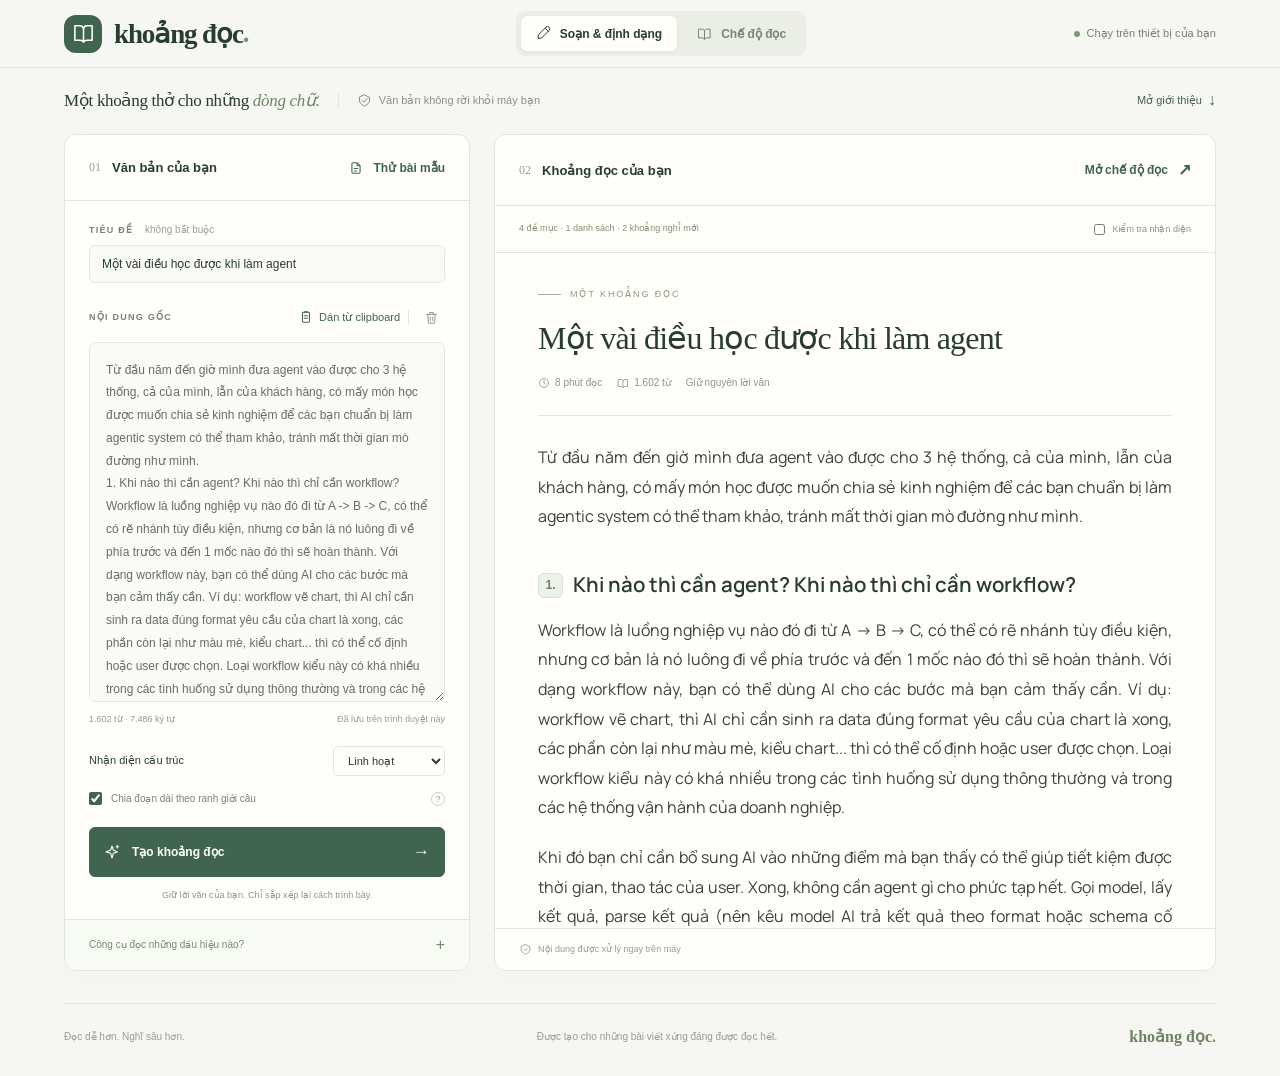
==== commit a8df7faa: "Polish workspace UI: quieter paste/sample buttons, equal panel heights, serif preview title Co-Autho" ====
--- a/index.html
+++ b/index.html
@@ -45,11 +45,11 @@
 
     <section id="workspace" class="workspace" aria-label="Soạn và xem trước">
       <div class="source-panel panel">
-        <div class="panel-heading"><div><span class="step-number">01</span><h2>Văn bản của bạn</h2></div><button id="sampleButton" class="text-button">Thử bài mẫu <span aria-hidden="true">↗</span></button></div>
+        <div class="panel-heading"><div><span class="step-number">01</span><h2>Văn bản của bạn</h2></div><button id="sampleButton" class="text-button"><svg viewBox="0 0 24 24" aria-hidden="true"><path d="M14 3H7a2 2 0 0 0-2 2v14a2 2 0 0 0 2 2h10a2 2 0 0 0 2-2V8zM14 3v5h5M9 13h6M9 17h4"/></svg>Thử bài mẫu</button></div>
         <div class="source-body">
           <label class="field-label" for="articleTitle">TIÊU ĐỀ <span>không bắt buộc</span></label>
           <input id="articleTitle" class="title-input" type="text" maxlength="180" placeholder="Đặt tên cho bài đọc…" autocomplete="off">
-          <div class="input-label"><label class="field-label" for="sourceText">NỘI DUNG GỐC</label><div><button class="text-button small paste-button" id="pasteButton"><svg viewBox="0 0 24 24" aria-hidden="true"><rect x="6" y="4" width="12" height="17" rx="2"/><path d="M9 4V3h6v1M9 10h6M9 14h6"/></svg>Dán từ clipboard</button><button class="icon-button" id="clearButton" title="Xóa nội dung" aria-label="Xóa nội dung"><svg viewBox="0 0 24 24" aria-hidden="true"><path d="M4 7h16M9 7V4h6v3M6 7l1 14h10l1-14M10 11v6M14 11v6"/></svg></button></div></div>
+          <div class="input-label"><label class="field-label" for="sourceText">NỘI DUNG GỐC</label><div><button class="text-button small" id="pasteButton"><svg viewBox="0 0 24 24" aria-hidden="true"><rect x="6" y="4" width="12" height="17" rx="2"/><path d="M9 4V3h6v1M9 10h6M9 14h6"/></svg>Dán từ clipboard</button><span class="input-divider" aria-hidden="true"></span><button class="icon-button" id="clearButton" title="Xóa nội dung" aria-label="Xóa nội dung"><svg viewBox="0 0 24 24" aria-hidden="true"><path d="M4 7h16M9 7V4h6v3M6 7l1 14h10l1-14M10 11v6M14 11v6"/></svg></button></div></div>
           <textarea id="sourceText" spellcheck="false" aria-describedby="sourceHint" placeholder="Dán vào đây bài viết, ghi chú hay bất kỳ đoạn văn bản dài nào bạn muốn đọc…"></textarea>
           <div class="source-meta"><span id="sourceCount">0 từ</span><span id="saveStatus">Lưu tự động trên trình duyệt</span></div>
           <div class="format-options"><label for="formatMode">Nhận diện cấu trúc</label><select id="formatMode"><option value="balanced">Linh hoạt</option><option value="conservative">Thận trọng</option></select></div>
@@ -61,7 +61,7 @@
       </div>
 
       <div class="preview-panel panel">
-        <div class="panel-heading"><div><span class="step-number">02</span><h2>Khoảng đọc của bạn</h2></div><button id="startReading" class="text-button small paste-button">Mở chế độ đọc <span aria-hidden="true">↗</span></button></div>
+        <div class="panel-heading"><div><span class="step-number">02</span><h2>Khoảng đọc của bạn</h2></div><button id="startReading" class="text-button">Mở chế độ đọc <span aria-hidden="true">↗</span></button></div>
         <div class="preview-toolbar"><div id="formatSummary" class="format-summary"></div><label class="inspect-toggle"><input type="checkbox" id="inspectToggle"><span>Kiểm tra nhận diện</span></label></div>
         <div class="preview-scroll" id="previewScroll"><article id="previewArticle" class="reading-article"></article></div>
         <div class="preview-footer"><span><svg viewBox="0 0 24 24" aria-hidden="true"><path d="M9 12l2 2 4-4M12 3l8 4v6c0 4-8 8-8 8s-8-4-8-8V7z"/></svg>Nội dung được xử lý ngay trên máy</span></div>
--- a/styles.css
+++ b/styles.css
@@ -14,6 +14,7 @@
 @media(max-width:820px){.site-header{height:80px;padding:0 24px;gap:15px}.brand{font-size:23px}.brand-mark{width:33px;height:33px;margin-right:9px;border-radius:10px}.view-tab{padding:10px;font-size:11px}.offline-badge{display:none}main{padding:0 24px}.intro-inner{padding:35px 0 30px;gap:20px}.intro h1{font-size:40px}.intro-note{max-width:200px}.intro-note>svg{width:23px;height:23px}.intro-note span{font-size:10px}.intro-note strong{font-size:11px}.workspace{grid-template-columns:1fr}.source-body{display:grid;grid-template-columns:1fr;gap:0}textarea{height:230px}.preview-scroll{height:650px}.preview-scroll .reading-article{padding:35px 45px;--article-size:18px}.site-footer>span:nth-child(2){display:none}.reader{display:block;max-width:calc(var(--reading-width) + 20px);margin:auto;padding-top:20px}.reader-sidebar{position:static;max-height:none;margin-bottom:25px}.back-button{margin-bottom:12px}.toc-label{margin:8px 0}.toc{display:flex;flex-direction:row;gap:5px;overflow:auto;padding:3px 0 8px}.toc a{flex-shrink:0;border:1px solid var(--border);border-radius:5px;max-width:230px;white-space:nowrap;text-overflow:ellipsis;overflow:hidden;padding:6px 10px}.toc a.active{border:1px solid #9ab087;border-radius:5px}.toc .toc-sub{padding-left:10px}.sidebar-note{display:none}.reader-tools{margin-bottom:27px}.reader-content .reading-article h1{font-size:2em}}
 @media(max-width:520px){.site-header{height:auto;min-height:77px;padding:17px 18px;flex-wrap:wrap;gap:17px}.brand{font-size:24px}.brand-mark{width:32px;height:32px}.view-tabs{margin-left:auto;padding:4px;gap:3px}.view-tab{padding:8px 9px;gap:6px;font-size:10px}.view-tab svg{display:none}.brand{font-size:21px}.brand-mark{margin-right:7px}.is-reading .site-header{height:auto;min-height:70px}.intro-inner{padding:31px 0 25px;display:block}.eyebrow{font-size:8px;letter-spacing:1.5px;margin-bottom:15px}.intro h1{font-size:39px;line-height:1.17;margin-bottom:15px;letter-spacing:-1.4px}.intro-inner>div>p{font-size:11px;max-width:280px}.intro-note{display:none}main{padding:0 16px}.workspace{gap:20px}.panel{border-radius:10px}.panel-heading{padding:16px 18px;min-height:60px}.panel-heading h2{font-size:12px}.panel-heading .text-button{font-size:11px}.source-body{padding:20px 18px 17px}.title-input{font-size:12px}.field-label{font-size:9px}textarea{font-size:13px;padding:13px;height:260px}.source-meta{font-size:9px}.format-options{font-size:12px}.check-option{font-size:11px}.primary-button{padding:15px;font-size:13px}.source-hint{font-size:9px}.how-it-works{padding:0 18px}.how-it-works summary{font-size:11px}.preview-toolbar{padding:11px 18px;gap:8px}.format-summary{font-size:9px}.inspect-toggle{font-size:9px}.preview-scroll{height:620px}.preview-scroll .reading-article{padding:27px 23px 40px;--article-size:17px}.reading-article h1{font-size:1.8em;letter-spacing:-.4px}.reading-article h2{font-size:1.22em}.heading-number{vertical-align:2px;min-width:23px;height:23px;margin-right:7px}.preview-footer{padding:12px 18px}.preview-footer>span{font-size:8px}.site-footer{font-size:9px;gap:8px;margin-top:25px}.site-footer>span:last-child{font-size:14px}.reader{padding:12px 6px 0}.reader-tools{gap:5px}.reader-meta{font-size:9px}.reader-actions{gap:5px}.tool-button{padding:9px 10px}.desktop-label{display:none}.reading-settings{max-width:calc(100vw - 44px);top:53px}.reader-content .reading-article h1{font-size:1.9em}.reader-content>.reading-article{--article-size:var(--reader-size,20px)}.reader-content .article-metadata{gap:12px;font-size:10px}.reading-end{padding-bottom:45px}.reading-article blockquote{padding-left:1em}.reading-article .callout{padding:14px}.toast{font-size:11px}}
 .reading-article h1{font-family:var(--article-font)}
+#previewArticle h1{font-family:Cambria,Georgia,'Times New Roman',serif}
 .reading-article :is(p:not(.verse):not(.preserve-lines),.callout){text-align:justify;text-align-last:start;text-justify:inter-word}
 .reading-article .empty-state p{text-align:center}
 .reading-article :is(.verse,.preserve-lines,blockquote,pre,li,h1,h2,h3,h4){text-align:start}
@@ -68,5 +69,6 @@
 @media(max-width:820px){.intro-privacy{display:none}}
 @media(max-width:520px){.intro-fold{bottom:0}.intro-strip{padding:10px 0 14px;gap:10px}.intro-tagline{font-size:15px;white-space:normal;line-height:1.3}.intro-strip .text-button span:not([aria-hidden]){display:none}}
 
-.paste-button{padding:5px 11px;border:1px solid var(--accent);border-radius:6px;background:var(--accent-soft);font-weight:600;gap:6px;margin-right:4px;transition:background .15s}.paste-button:hover{background:var(--accent);color:var(--surface)}.paste-button svg{width:14px;height:14px;fill:none;stroke:currentColor;stroke-width:1.8;stroke-linecap:round;stroke-linejoin:round}
+.text-button svg{width:14px;height:14px;flex:none;fill:none;stroke:currentColor;stroke-width:1.8;stroke-linecap:round;stroke-linejoin:round}.text-button.small{gap:6px}.input-divider{width:1px;height:14px;background:var(--border)}.input-label>div{gap:8px}
+@media(min-width:821px){.workspace{align-items:stretch}.preview-panel{display:flex;flex-direction:column}.workspace .preview-scroll{height:0;flex:1 1 auto;min-height:320px}}
 #previewArticle{--article-font:'Manrope','Segoe UI',Arial,sans-serif}
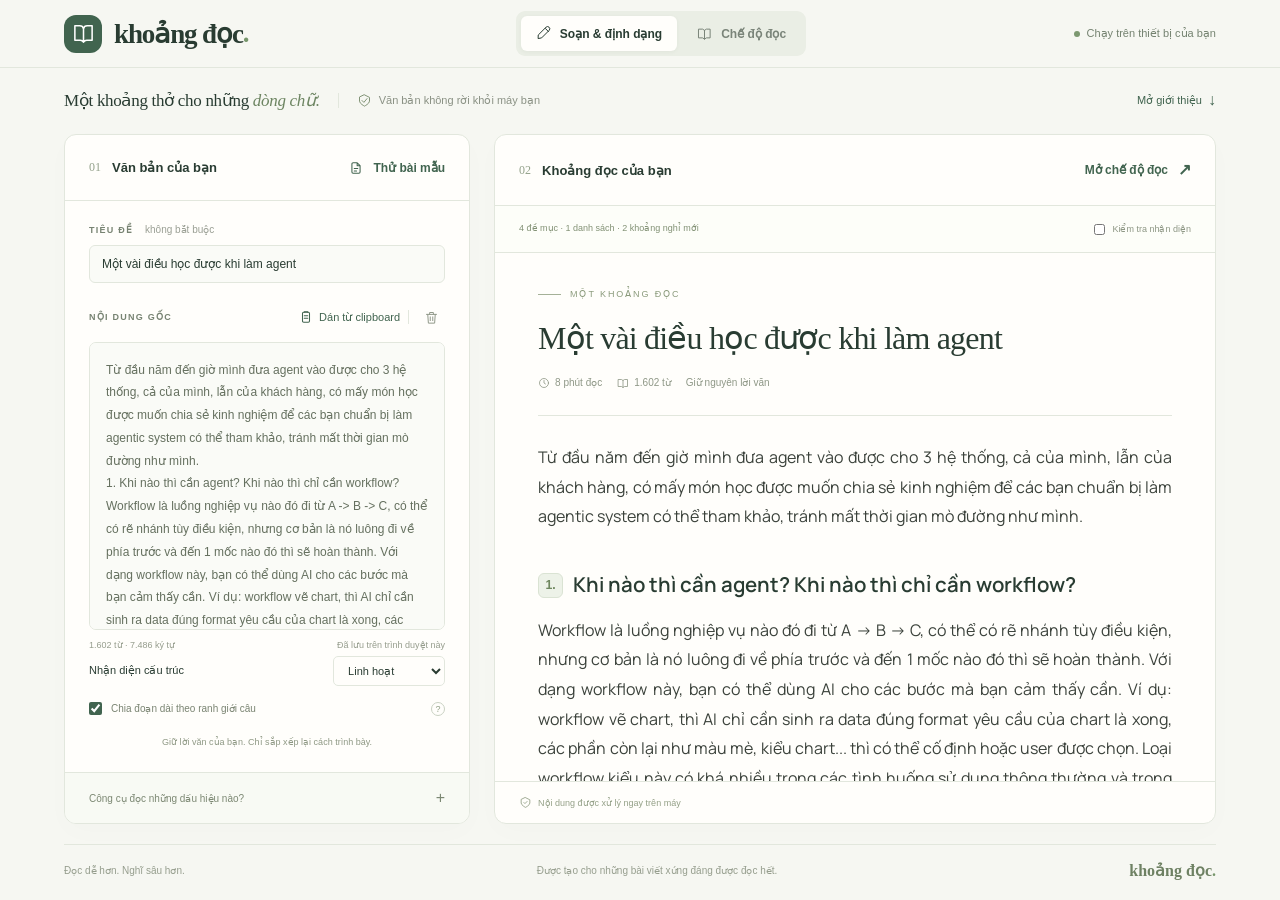
==== commit 682c7df3: "Auto-update preview with 1.5s debounce countdown, fit desktop page to viewport Remove the "Tạo khoản" ====
--- a/index.html
+++ b/index.html
@@ -51,10 +51,10 @@
           <input id="articleTitle" class="title-input" type="text" maxlength="180" placeholder="Đặt tên cho bài đọc…" autocomplete="off">
           <div class="input-label"><label class="field-label" for="sourceText">NỘI DUNG GỐC</label><div><button class="text-button small" id="pasteButton"><svg viewBox="0 0 24 24" aria-hidden="true"><rect x="6" y="4" width="12" height="17" rx="2"/><path d="M9 4V3h6v1M9 10h6M9 14h6"/></svg>Dán từ clipboard</button><span class="input-divider" aria-hidden="true"></span><button class="icon-button" id="clearButton" title="Xóa nội dung" aria-label="Xóa nội dung"><svg viewBox="0 0 24 24" aria-hidden="true"><path d="M4 7h16M9 7V4h6v3M6 7l1 14h10l1-14M10 11v6M14 11v6"/></svg></button></div></div>
           <textarea id="sourceText" spellcheck="false" aria-describedby="sourceHint" placeholder="Dán vào đây bài viết, ghi chú hay bất kỳ đoạn văn bản dài nào bạn muốn đọc…"></textarea>
-          <div class="source-meta"><span id="sourceCount">0 từ</span><span id="saveStatus">Lưu tự động trên trình duyệt</span></div>
+          <div class="debounce-track" aria-hidden="true"><span id="debounceBar"></span></div>
+          <div class="source-meta"><span id="sourceCount">0 từ</span><span id="saveStatus" aria-live="off">Lưu tự động trên trình duyệt</span></div>
           <div class="format-options"><label for="formatMode">Nhận diện cấu trúc</label><select id="formatMode"><option value="balanced">Linh hoạt</option><option value="conservative">Thận trọng</option></select></div>
           <label class="check-option"><input id="splitParagraphs" type="checkbox" checked><span>Chia đoạn dài theo ranh giới câu</span><span class="help-dot" title="Chỉ thêm khoảng nghỉ giữa các câu; không viết lại nội dung.">?</span></label>
-          <button id="formatButton" class="primary-button"><svg viewBox="0 0 24 24" aria-hidden="true"><path d="M12 3l2 6 6 3-6 2-2 7-2-7-7-2 7-3zM20 2v4M18 4h4"/></svg>Tạo khoảng đọc<span aria-hidden="true">→</span></button>
           <p class="source-hint" id="sourceHint">Giữ lời văn của bạn. Chỉ sắp xếp lại cách trình bày.</p>
         </div>
         <details class="how-it-works"><summary>Công cụ đọc những dấu hiệu nào?<span aria-hidden="true">+</span></summary><p>Tiêu đề có số, CHỮ HOA, Markdown; danh sách với −, +, •; trích dẫn, dòng nhấn mạnh và các câu hoàn chỉnh. Công cụ xét thêm độ dài, khoảng trắng và các dòng lân cận để chọn cách trình bày.</p><p>Đây là bộ quy tắc cục bộ, không phải AI hiểu ngữ nghĩa. Bật “Kiểm tra nhận diện” bên cạnh để sửa những chỗ chưa đúng. Chế độ Thận trọng giữ cấu trúc gốc nhiều hơn.</p></details>
--- a/styles.css
+++ b/styles.css
@@ -72,3 +72,17 @@
 .text-button svg{width:14px;height:14px;flex:none;fill:none;stroke:currentColor;stroke-width:1.8;stroke-linecap:round;stroke-linejoin:round}.text-button.small{gap:6px}.input-divider{width:1px;height:14px;background:var(--border)}.input-label>div{gap:8px}
 @media(min-width:821px){.workspace{align-items:stretch}.preview-panel{display:flex;flex-direction:column}.workspace .preview-scroll{height:0;flex:1 1 auto;min-height:320px}}
 #previewArticle{--article-font:'Manrope','Segoe UI',Arial,sans-serif}
+
+.debounce-track{height:2px;margin-top:-1px;background:transparent;border-radius:2px;overflow:hidden}.debounce-track>span{display:block;height:100%;width:0;background:var(--accent);opacity:.55}.source-meta{margin-bottom:6px}.check-option{margin-bottom:8px}.source-hint{margin-bottom:6px}
+/* Desktop: page fills the browser window (never shorter than 680px); scrolls only below that. */
+@media(min-width:821px){
+  body{min-height:max(100dvh,680px);display:flex;flex-direction:column}
+  .site-header,main{width:100%;margin-inline:auto;margin-block:0}
+  main{flex:1 1 auto;display:flex;flex-direction:column}
+  .workspace{flex:1 1 auto}
+  .site-footer{margin-top:20px;padding:16px 0 20px}
+  .source-panel{display:flex;flex-direction:column}
+  .source-body{flex:1 1 auto;min-height:0;display:flex;flex-direction:column}
+  .source-body textarea{flex:1 1 auto;height:0;min-height:150px;resize:none}
+  .source-body>*{flex:none}.source-body>textarea{flex:1 1 auto}
+}
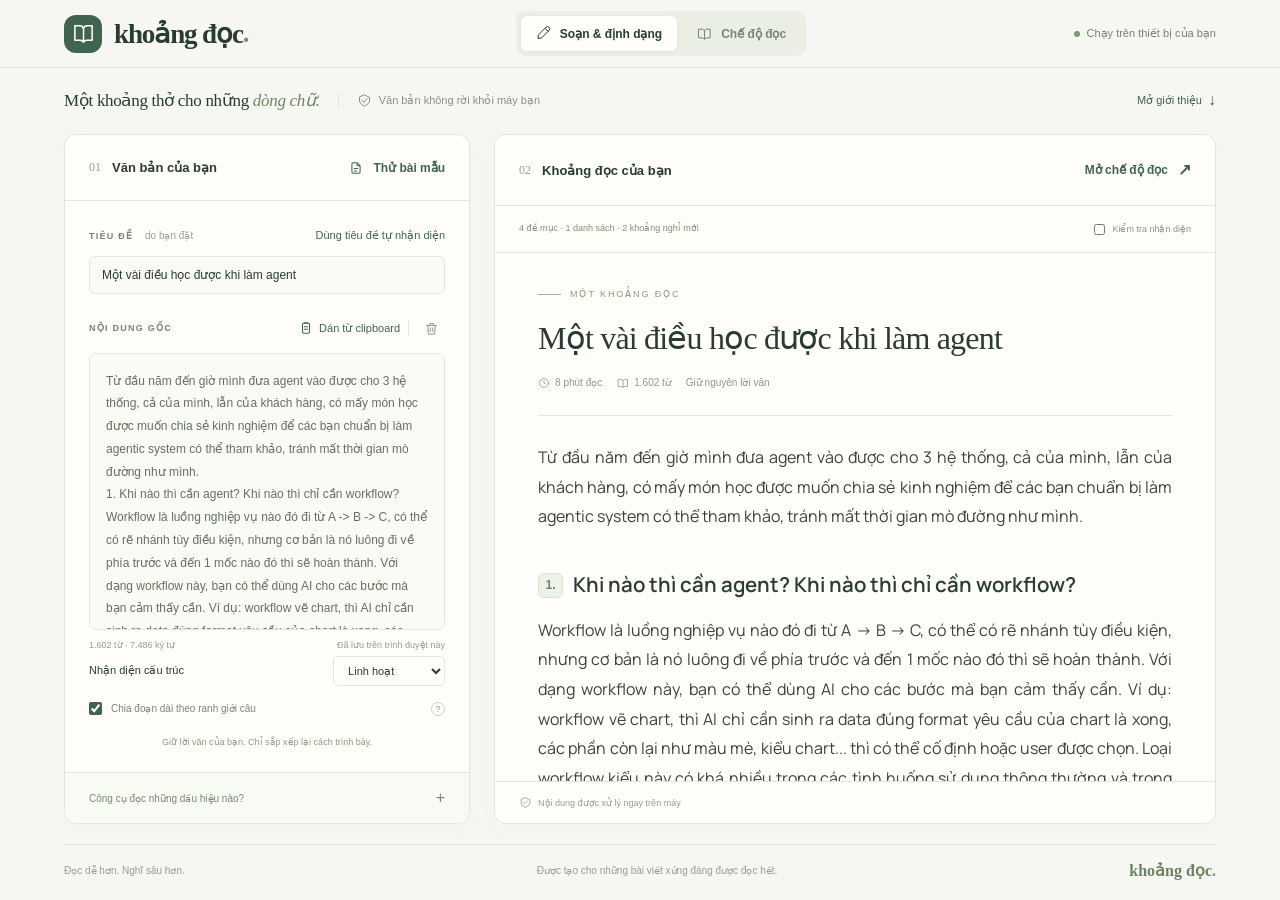
==== commit 1ba74afc: "Detect titles from labels and first lines, add mobile reader navigation bar - Recognize "Tiêu đề: .." ====
--- a/index.html
+++ b/index.html
@@ -47,7 +47,7 @@
       <div class="source-panel panel">
         <div class="panel-heading"><div><span class="step-number">01</span><h2>Văn bản của bạn</h2></div><button id="sampleButton" class="text-button"><svg viewBox="0 0 24 24" aria-hidden="true"><path d="M14 3H7a2 2 0 0 0-2 2v14a2 2 0 0 0 2 2h10a2 2 0 0 0 2-2V8zM14 3v5h5M9 13h6M9 17h4"/></svg>Thử bài mẫu</button></div>
         <div class="source-body">
-          <label class="field-label" for="articleTitle">TIÊU ĐỀ <span>không bắt buộc</span></label>
+          <div class="title-label"><label class="field-label" for="articleTitle">TIÊU ĐỀ <span id="titleHint">không bắt buộc</span></label><button type="button" id="titleAutoButton" class="text-button small" hidden>Dùng tiêu đề tự nhận diện</button></div>
           <input id="articleTitle" class="title-input" type="text" maxlength="180" placeholder="Đặt tên cho bài đọc…" autocomplete="off">
           <div class="input-label"><label class="field-label" for="sourceText">NỘI DUNG GỐC</label><div><button class="text-button small" id="pasteButton"><svg viewBox="0 0 24 24" aria-hidden="true"><rect x="6" y="4" width="12" height="17" rx="2"/><path d="M9 4V3h6v1M9 10h6M9 14h6"/></svg>Dán từ clipboard</button><span class="input-divider" aria-hidden="true"></span><button class="icon-button" id="clearButton" title="Xóa nội dung" aria-label="Xóa nội dung"><svg viewBox="0 0 24 24" aria-hidden="true"><path d="M4 7h16M9 7V4h6v3M6 7l1 14h10l1-14M10 11v6M14 11v6"/></svg></button></div></div>
           <textarea id="sourceText" spellcheck="false" aria-describedby="sourceHint" placeholder="Dán vào đây bài viết, ghi chú hay bất kỳ đoạn văn bản dài nào bạn muốn đọc…"></textarea>
@@ -68,13 +68,31 @@
       </div>
     </section>
 
+    <div id="readerBar" class="reader-bar">
+      <button type="button" id="tocOpen" class="reader-bar-main" aria-haspopup="dialog" aria-expanded="false" aria-controls="tocSheet" aria-label="Mở mục lục bài viết">
+        <svg class="reader-bar-icon" viewBox="0 0 24 24" aria-hidden="true"><path d="M8 6h12M8 12h12M8 18h12M4 6h.01M4 12h.01M4 18h.01"/></svg>
+        <span class="reader-bar-text"><span class="reader-bar-caption" id="barCaption"></span><span class="reader-bar-title" id="barTitle"></span></span>
+        <span class="reader-bar-percent" id="barPercent" aria-hidden="true">0%</span>
+      </button>
+      <span class="reader-bar-track" id="barTrack" role="progressbar" aria-label="Tiến độ đọc" aria-valuemin="0" aria-valuemax="100" aria-valuenow="0"><span id="barFill"></span></span>
+    </div>
+    <div id="tocSheet" class="toc-sheet">
+      <div class="toc-sheet-backdrop"></div>
+      <div class="toc-sheet-panel" role="dialog" aria-modal="true" aria-labelledby="tocSheetTitle">
+        <div class="toc-sheet-head"><strong id="tocSheetTitle">Trong bài viết</strong><button type="button" id="tocClose" class="icon-button" aria-label="Đóng mục lục">×</button></div>
+        <div class="toc-sheet-progress"><span id="sheetSummary"></span><span class="sheet-track" aria-hidden="true"><span id="sheetFill"></span></span></div>
+        <nav id="sheetToc" class="sheet-toc" aria-label="Mục lục bài viết"></nav>
+        <button type="button" id="sheetBack" class="text-button small sheet-back">← Trở lại chỉnh sửa</button>
+      </div>
+    </div>
+
     <section id="reader" class="reader" hidden aria-label="Trang đọc">
       <aside class="reader-sidebar"><button id="backToEdit" class="back-button">← Trở lại chỉnh sửa</button><div class="toc-label">TRONG BÀI VIẾT</div><nav id="tableOfContents" class="toc" aria-label="Mục lục bài viết"></nav><div class="sidebar-note">Đọc chậm một chút.<br>Hiểu sâu hơn một chút.</div></aside>
       <div class="reader-content"><div class="reader-tools"><div class="reader-meta" id="readerMeta"></div><div class="reader-actions"><button id="focusButton" class="tool-button" aria-label="Bật chế độ Focus" aria-pressed="false" aria-keyshortcuts="F" title="Focus: chỉ hiển thị bài đọc (phím F)"><svg viewBox="0 0 24 24" aria-hidden="true"><path d="M8 3H3v5m13-5h5v5M3 16v5h5m13-5v5h-5"/></svg><span class="desktop-label">Focus</span></button><button id="settingsButton" class="tool-button" aria-expanded="false" aria-controls="readingSettings" title="Tùy chỉnh hiển thị"><span class="aa-icon">Aa</span><span class="desktop-label">Hiển thị</span></button><button id="downloadButton" class="tool-button" title="Tải trang HTML để đọc ngoại tuyến"><svg viewBox="0 0 24 24" aria-hidden="true"><path d="M12 3v12m-5-5 5 5 5-5M4 16v5h16v-5"/></svg><span class="desktop-label">Lưu HTML</span></button><button id="printButton" class="tool-button" title="In hoặc lưu PDF" aria-label="In hoặc lưu PDF"><svg viewBox="0 0 24 24" aria-hidden="true"><path d="M7 8V3h10v5M7 17H3V8h18v9h-4M7 14h10v7H7zM17 11h1"/></svg></button></div></div>
         <div id="readingSettings" class="reading-settings" hidden>
           <div class="settings-heading"><strong>Thoải mái theo cách của bạn</strong><button id="closeSettings" class="icon-button" aria-label="Đóng tùy chỉnh">×</button></div>
           <div class="setting-row"><label for="fontSize">Cỡ chữ <output id="fontSizeValue">20</output>px</label><input id="fontSize" type="range" min="16" max="28" value="20"></div>
-          <div class="setting-row"><label for="lineHeight">Giãn dòng <output id="lineHeightValue">1.85</output></label><input id="lineHeight" type="range" min="1.4" max="2.2" step="0.05" value="1.85"></div>
+          <div class="setting-row"><label for="lineHeight">Giãn dòng <output id="lineHeightValue">1.50</output></label><input id="lineHeight" type="range" min="1.4" max="2.2" step="0.05" value="1.5"></div>
           <div class="setting-row width-setting"><label for="readingWidth">Rộng bài <output id="readingWidthValue">720</output>px</label><input id="readingWidth" type="range" min="480" max="1040" step="20" value="720" aria-describedby="readingWidthHint"></div>
           <p id="readingWidthHint" class="setting-hint">Chiều rộng tối đa; tự co theo màn hình.</p>
           <div class="setting-row"><label for="fontFamily">Kiểu chữ</label><select id="fontFamily"><option value="serif">Chân chữ · Sách</option><option value="sans">Không chân · Hiện đại</option><option value="beVietnam">Be Vietnam Pro · Thanh thoát</option><option value="manrope">Manrope · Hiện đại</option><option value="mono">Monospace · Đều nét</option></select></div>
--- a/styles.css
+++ b/styles.css
@@ -11,7 +11,7 @@
 body[data-theme=white]{--bg:#fff;--surface:#fff;--border:#e9e9e5}body[data-theme=night]{--bg:#202923;--surface:#27322a;--ink:#dce4d5;--muted:#a7b09e;--article-ink:#c7d0c0;--border:#3b483b;--accent:#a8c597;--accent-soft:#354331;color-scheme:dark}body[data-theme=night] .view-tabs{background:#2d382d}body[data-theme=night] .reading-article .callout,body[data-theme=night] .reading-article code,body[data-theme=night] .reading-article pre,body[data-theme=night] .heading-number{background:#2d3a2b;border-color:#44533d;color:#c1d4b2}body[data-theme=night] .reading-article blockquote{color:#a9ba9b}body[data-theme=night] .reading-article a{color:#b3cf9e}body[data-theme=night] .primary-button{background:#7f9a6e;color:#14220f}body[data-theme=night] textarea,body[data-theme=night] .title-input,body[data-theme=night] .how-it-works,body[data-theme=night] .preview-toolbar{background:#232e25;color:#c1cbb9}body[data-theme=night] .preview-scroll .reading-article{--article-ink:#c7d0c0}
 @media(min-width:1500px){.intro-inner{padding-top:65px;padding-bottom:48px}.intro h1{font-size:54px}.preview-scroll{height:650px}textarea{height:396px}}
 @media(max-width:1150px){.site-header{padding:0 32px}main{padding:0 32px}.offline-badge{font-size:0;gap:0}.offline-badge>span{height:8px;width:8px}.workspace{grid-template-columns:minmax(290px,.85fr) minmax(0,1.15fr);gap:18px}.preview-scroll .reading-article{padding:30px}.intro-note{margin-right:0}.intro h1{font-size:44px}.preview-toolbar{padding:12px 18px;flex-wrap:wrap}.reader{gap:35px;grid-template-columns:180px minmax(0,calc(var(--reading-width) + 20px))}.panel-heading{padding-left:20px;padding-right:20px}.source-body{padding-left:20px;padding-right:20px}.preview-footer{flex-wrap:wrap}.preview-footer>.text-button{margin-left:auto}}
-@media(max-width:820px){.site-header{height:80px;padding:0 24px;gap:15px}.brand{font-size:23px}.brand-mark{width:33px;height:33px;margin-right:9px;border-radius:10px}.view-tab{padding:10px;font-size:11px}.offline-badge{display:none}main{padding:0 24px}.intro-inner{padding:35px 0 30px;gap:20px}.intro h1{font-size:40px}.intro-note{max-width:200px}.intro-note>svg{width:23px;height:23px}.intro-note span{font-size:10px}.intro-note strong{font-size:11px}.workspace{grid-template-columns:1fr}.source-body{display:grid;grid-template-columns:1fr;gap:0}textarea{height:230px}.preview-scroll{height:650px}.preview-scroll .reading-article{padding:35px 45px;--article-size:18px}.site-footer>span:nth-child(2){display:none}.reader{display:block;max-width:calc(var(--reading-width) + 20px);margin:auto;padding-top:20px}.reader-sidebar{position:static;max-height:none;margin-bottom:25px}.back-button{margin-bottom:12px}.toc-label{margin:8px 0}.toc{display:flex;flex-direction:row;gap:5px;overflow:auto;padding:3px 0 8px}.toc a{flex-shrink:0;border:1px solid var(--border);border-radius:5px;max-width:230px;white-space:nowrap;text-overflow:ellipsis;overflow:hidden;padding:6px 10px}.toc a.active{border:1px solid #9ab087;border-radius:5px}.toc .toc-sub{padding-left:10px}.sidebar-note{display:none}.reader-tools{margin-bottom:27px}.reader-content .reading-article h1{font-size:2em}}
+@media(max-width:820px){.site-header{height:80px;padding:0 24px;gap:15px}.brand{font-size:23px}.brand-mark{width:33px;height:33px;margin-right:9px;border-radius:10px}.view-tab{padding:10px;font-size:11px}.offline-badge{display:none}main{padding:0 24px}.intro-inner{padding:35px 0 30px;gap:20px}.intro h1{font-size:40px}.intro-note{max-width:200px}.intro-note>svg{width:23px;height:23px}.intro-note span{font-size:10px}.intro-note strong{font-size:11px}.workspace{grid-template-columns:1fr}.source-body{display:grid;grid-template-columns:1fr;gap:0}textarea{height:230px}.preview-scroll{height:650px}.preview-scroll .reading-article{padding:35px 45px;--article-size:18px}.site-footer>span:nth-child(2){display:none}.reader{display:block;max-width:calc(var(--reading-width) + 20px);margin:auto;padding-top:20px}.reader-sidebar{display:none}.reader-tools{margin-bottom:27px}.reader-content .reading-article h1{font-size:2em}}
 @media(max-width:520px){.site-header{height:auto;min-height:77px;padding:17px 18px;flex-wrap:wrap;gap:17px}.brand{font-size:24px}.brand-mark{width:32px;height:32px}.view-tabs{margin-left:auto;padding:4px;gap:3px}.view-tab{padding:8px 9px;gap:6px;font-size:10px}.view-tab svg{display:none}.brand{font-size:21px}.brand-mark{margin-right:7px}.is-reading .site-header{height:auto;min-height:70px}.intro-inner{padding:31px 0 25px;display:block}.eyebrow{font-size:8px;letter-spacing:1.5px;margin-bottom:15px}.intro h1{font-size:39px;line-height:1.17;margin-bottom:15px;letter-spacing:-1.4px}.intro-inner>div>p{font-size:11px;max-width:280px}.intro-note{display:none}main{padding:0 16px}.workspace{gap:20px}.panel{border-radius:10px}.panel-heading{padding:16px 18px;min-height:60px}.panel-heading h2{font-size:12px}.panel-heading .text-button{font-size:11px}.source-body{padding:20px 18px 17px}.title-input{font-size:12px}.field-label{font-size:9px}textarea{font-size:13px;padding:13px;height:260px}.source-meta{font-size:9px}.format-options{font-size:12px}.check-option{font-size:11px}.primary-button{padding:15px;font-size:13px}.source-hint{font-size:9px}.how-it-works{padding:0 18px}.how-it-works summary{font-size:11px}.preview-toolbar{padding:11px 18px;gap:8px}.format-summary{font-size:9px}.inspect-toggle{font-size:9px}.preview-scroll{height:620px}.preview-scroll .reading-article{padding:27px 23px 40px;--article-size:17px}.reading-article h1{font-size:1.8em;letter-spacing:-.4px}.reading-article h2{font-size:1.22em}.heading-number{vertical-align:2px;min-width:23px;height:23px;margin-right:7px}.preview-footer{padding:12px 18px}.preview-footer>span{font-size:8px}.site-footer{font-size:9px;gap:8px;margin-top:25px}.site-footer>span:last-child{font-size:14px}.reader{padding:12px 6px 0}.reader-tools{gap:5px}.reader-meta{font-size:9px}.reader-actions{gap:5px}.tool-button{padding:9px 10px}.desktop-label{display:none}.reading-settings{max-width:calc(100vw - 44px);top:53px}.reader-content .reading-article h1{font-size:1.9em}.reader-content>.reading-article{--article-size:var(--reader-size,20px)}.reader-content .article-metadata{gap:12px;font-size:10px}.reading-end{padding-bottom:45px}.reading-article blockquote{padding-left:1em}.reading-article .callout{padding:14px}.toast{font-size:11px}}
 .reading-article h1{font-family:var(--article-font)}
 #previewArticle h1{font-family:Cambria,Georgia,'Times New Roman',serif}
@@ -86,3 +86,54 @@
   .source-body textarea{flex:1 1 auto;height:0;min-height:150px;resize:none}
   .source-body>*{flex:none}.source-body>textarea{flex:1 1 auto}
 }
+
+/* Title field: auto-detected title with a quiet hint beside the label. */
+.title-label{display:flex;align-items:center;justify-content:space-between;gap:8px;min-height:22px}
+.title-label .text-button{padding:0;white-space:nowrap}
+
+/* Reader navigation on small screens: a sticky bar (where am I, how far) that opens a sheet with every section. */
+.reader-bar,.toc-sheet{display:none}
+body[data-font=mono] .reader-content .reading-article h1{font-size:1.6em}
+@media(max-width:520px){body[data-font=mono] .reader-content .reading-article h1{font-size:1.45em}}
+@media(max-width:820px){
+  :root{--gutter:24px}
+  html{scroll-padding-top:0}
+  .reading-article :is(h2,h3,h4){scroll-margin-top:84px}
+  .is-reading .site-header{position:static}
+  .is-reading .reading-progress{display:none}
+  .is-reading:not(.is-focused) .reader-bar{display:block;position:sticky;top:0;z-index:12;margin-inline:calc(var(--gutter) * -1);padding-inline:var(--gutter);background:var(--bg);border-bottom:1px solid var(--border)}
+  .reader-bar-main{display:flex;align-items:center;gap:12px;width:100%;min-height:56px;padding:6px 0;text-align:left}
+  .reader-bar-main:disabled{opacity:1;cursor:default}
+  .reader-bar-main:disabled .reader-bar-icon{display:none}
+  .reader-bar-icon{width:20px;height:20px;color:var(--accent)}
+  .reader-bar-text{flex:1;min-width:0;display:flex;flex-direction:column;gap:2px}
+  .reader-bar-caption{font-size:10px;line-height:1.4;letter-spacing:.9px;text-transform:uppercase;color:var(--muted);color:color-mix(in srgb,var(--ink) 65%,var(--bg));white-space:nowrap;overflow:hidden;text-overflow:ellipsis}
+  .reader-bar-title{font-size:14px;line-height:1.4;font-weight:600;color:var(--ink);white-space:nowrap;overflow:hidden;text-overflow:ellipsis}
+  .reader-bar-percent{flex:none;min-width:2.9em;text-align:right;font-size:13px;font-weight:600;font-variant-numeric:tabular-nums;color:var(--accent)}
+  .reader-bar-track{position:absolute;left:0;right:0;bottom:-1px;height:3px;overflow:hidden}
+  .reader-bar-track>span,.sheet-track>span{display:block;height:100%;background:var(--accent);transform:scaleX(0);transform-origin:left}
+
+  .toc-sheet{display:block;position:fixed;inset:0;z-index:40;visibility:hidden;transition:visibility 0s .3s}
+  .toc-sheet.open{visibility:visible;transition:none}
+  .toc-sheet-backdrop{position:absolute;inset:0;background:#0f1a1380;opacity:0;transition:opacity .25s;touch-action:none}
+  .toc-sheet.open .toc-sheet-backdrop{opacity:1}
+  .toc-sheet-panel{position:absolute;left:0;right:0;bottom:0;max-width:640px;margin-inline:auto;max-height:82vh;max-height:82dvh;display:flex;flex-direction:column;background:var(--surface);color:var(--ink);border:1px solid var(--border);border-bottom:0;border-radius:18px 18px 0 0;box-shadow:0 -12px 40px #1c2c2226;transform:translateY(100%);transition:transform .3s cubic-bezier(.2,.8,.2,1);overscroll-behavior:contain;padding-bottom:env(safe-area-inset-bottom)}
+  .toc-sheet.open .toc-sheet-panel{transform:none}
+  .toc-sheet-head{display:flex;align-items:center;justify-content:space-between;padding:8px 8px 2px 20px}
+  .toc-sheet-head strong{font-size:13px;font-weight:600}
+  .toc-sheet-head .icon-button{width:44px;height:44px;font-size:26px;line-height:1;color:var(--muted)}
+  .toc-sheet-progress{display:flex;flex-direction:column;gap:9px;padding:0 20px 14px;border-bottom:1px solid var(--border);font-size:12px;color:var(--muted);color:color-mix(in srgb,var(--ink) 65%,var(--surface))}
+  .sheet-track{display:block;height:5px;border-radius:3px;background:var(--accent-soft);overflow:hidden}
+  .sheet-track>span{border-radius:3px}
+  .sheet-toc{position:relative;flex:1 1 auto;min-height:0;overflow-y:auto;overscroll-behavior:contain;padding:6px 0}
+  .sheet-toc a{display:flex;align-items:baseline;gap:10px;min-height:48px;padding:12px 20px 12px 17px;border-left:3px solid transparent;font-size:14px;line-height:1.45;text-decoration:none;color:var(--ink)}
+  .sheet-toc a.done{color:var(--muted)}
+  .sheet-toc a.active{background:var(--accent-soft);border-left-color:var(--accent);font-weight:600;color:var(--ink)}
+  .sheet-toc .toc-num{flex:none;min-width:1.8em;font-size:13px;font-weight:400;font-variant-numeric:tabular-nums;color:var(--muted)}
+  .sheet-toc .toc-sub{padding-left:41px;font-size:13px}
+  .sheet-back{align-self:flex-start;min-height:44px;margin:2px 20px 10px;padding:10px 0;border-top:0}
+  html.sheet-open{overflow:hidden}
+}
+@media(max-width:520px){:root{--gutter:16px}}
+.is-focused :is(.reader-bar,.toc-sheet){display:none!important}
+@media print{.reader-bar,.toc-sheet{display:none!important}}
